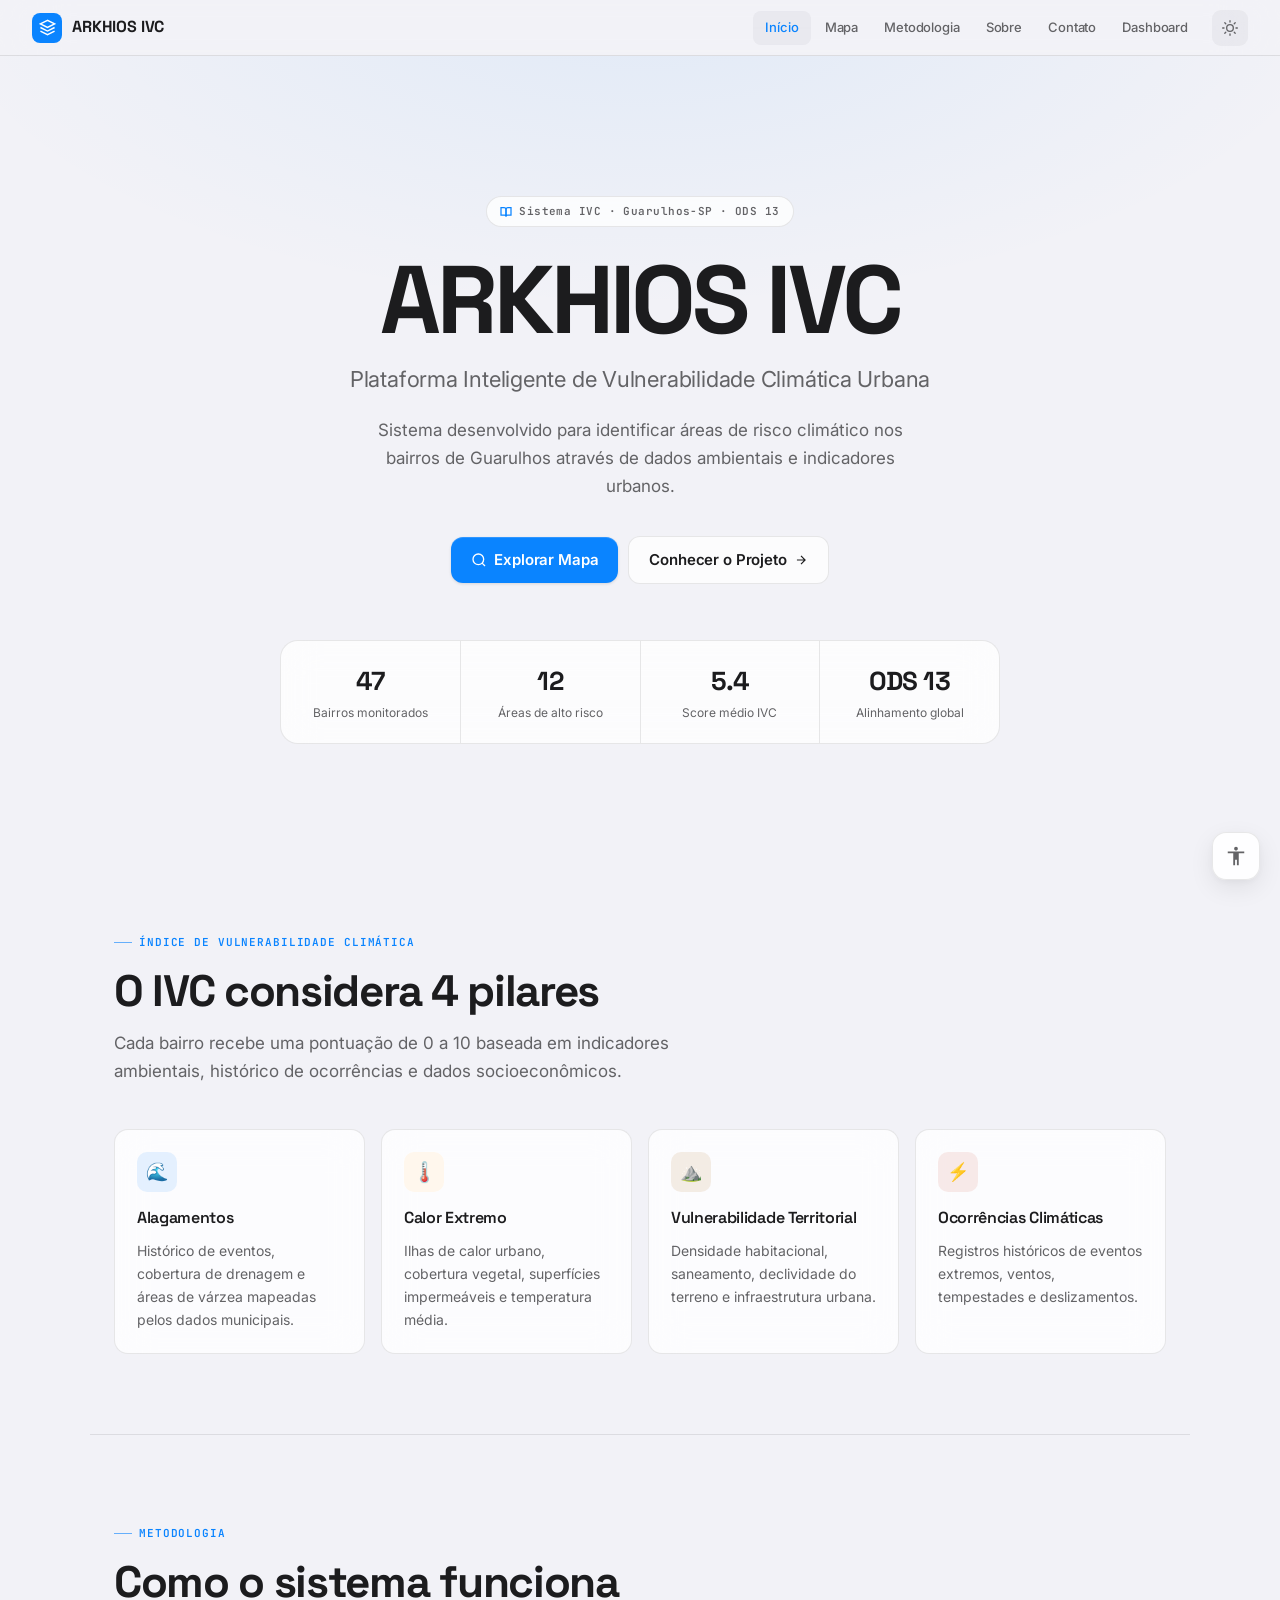
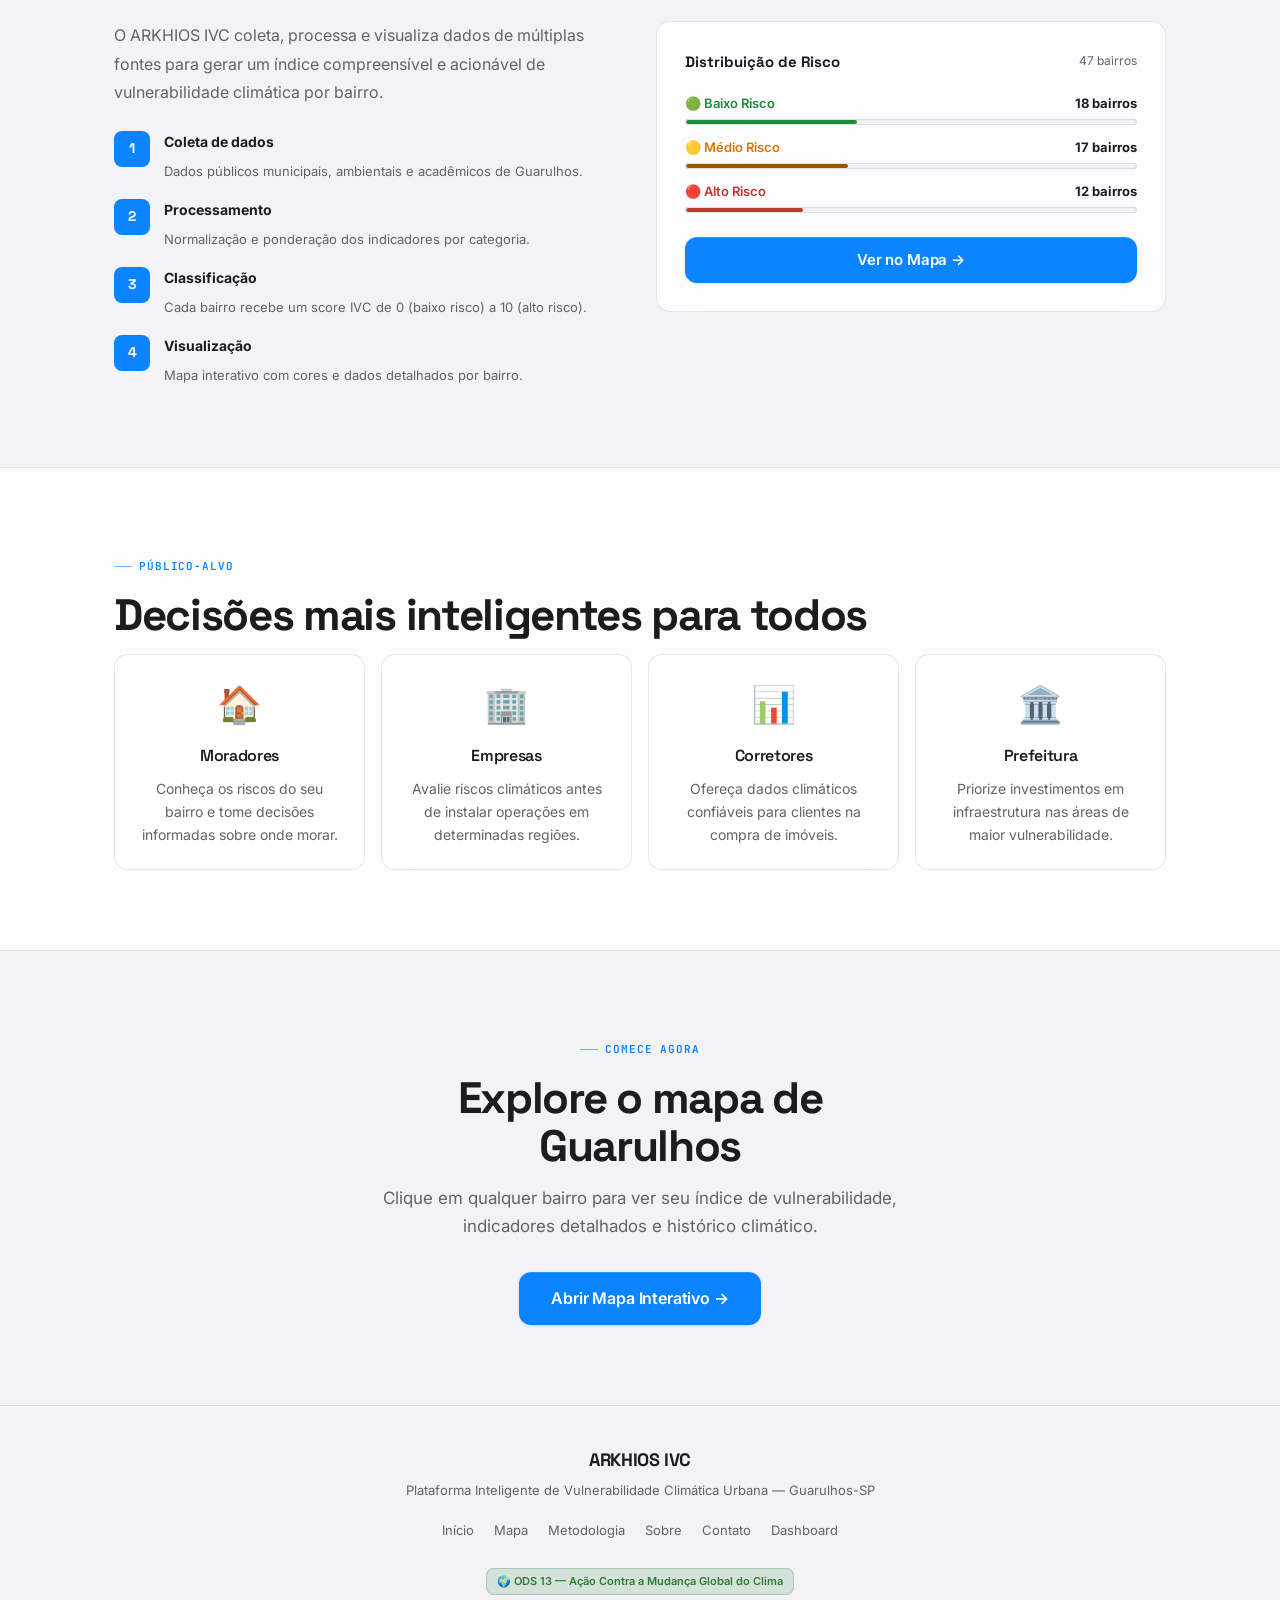
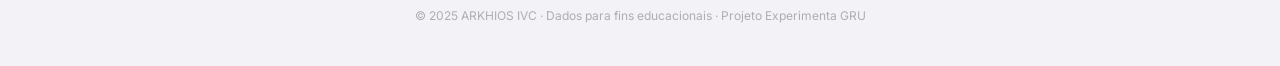
==== index.html @ 3ed8c17e "Rename arkhios-ivc.html to index.html troca de nome do arquivo" ====
﻿<!DOCTYPE html>
<html lang="pt-BR">
<head>
<meta charset="UTF-8">
<meta name="viewport" content="width=device-width, initial-scale=1.0">
<title>ARKHIOS IVC — Plataforma de Vulnerabilidade Climática Urbana</title>
<link rel="stylesheet" href="style.css">
</head>
<body>

<!-- Loading -->
<div id="loading">
  <div class="loading-logo">ARKHIOS IVC</div>
  <div class="loading-bar"><div class="loading-progress"></div></div>
  <p style="font-size:13px;color:var(--text-muted)">Carregando plataforma...</p>
</div>

<!-- NAV -->
<nav id="navbar">
  <div class="nav-logo">
    <div class="nav-logo-icon">
      <svg viewBox="0 0 24 24"><path d="M12 2L2 7l10 5 10-5-10-5zM2 17l10 5 10-5M2 12l10 5 10-5"/></svg>
    </div>
    ARKHIOS IVC
  </div>
  <div class="nav-links">
    <a href="#" class="active" onclick="showPage('home',this)">Início</a>
    <a href="#" onclick="showPage('mapa',this)">Mapa</a>
    <a href="#" onclick="showPage('metodologia',this)">Metodologia</a>
    <a href="#" onclick="showPage('sobre',this)">Sobre</a>
    <a href="#" onclick="showPage('contato',this)">Contato</a>
    <a href="#" onclick="showPage('dashboard',this)">Dashboard</a>
  </div>
  <div class="nav-actions">
    <button class="btn-theme" onclick="toggleTheme()" aria-label="Alternar tema" title="Alternar tema">
      <svg id="theme-icon" width="16" height="16" viewBox="0 0 24 24" fill="none" stroke="currentColor" stroke-width="2" stroke-linecap="round" stroke-linejoin="round">
        <circle cx="12" cy="12" r="5"/><path d="M12 1v2M12 21v2M4.22 4.22l1.42 1.42M18.36 18.36l1.42 1.42M1 12h2M21 12h2M4.22 19.78l1.42-1.42M18.36 5.64l1.42-1.42"/>
      </svg>
    </button>
    <button class="hamburger" id="hamburger" onclick="toggleMenu()" aria-label="Menu">
      <span></span><span></span><span></span>
    </button>
  </div>
</nav>

<div class="mobile-menu" id="mobile-menu">
  <a href="#" class="active" onclick="showPage('home',this);toggleMenu()">Início</a>
  <a href="#" onclick="showPage('mapa',this);toggleMenu()">Mapa</a>
  <a href="#" onclick="showPage('metodologia',this);toggleMenu()">Metodologia</a>
  <a href="#" onclick="showPage('sobre',this);toggleMenu()">Sobre</a>
  <a href="#" onclick="showPage('contato',this);toggleMenu()">Contato</a>
  <a href="#" onclick="showPage('dashboard',this);toggleMenu()">Dashboard</a>
</div>

<!-- ===== HOME PAGE ===== -->
<div class="page active" id="page-home">
  <!-- Hero -->
  <div class="hero">
    <div class="hero-bg">
      <div class="hero-bg-grid"></div>
      <div class="hero-orb hero-orb-1"></div>
      <div class="hero-orb hero-orb-2"></div>
    </div>
    <div style="position:relative;z-index:1">
      <div class="hero-badge animate-in">
        <svg width="12" height="12" viewBox="0 0 24 24" fill="none" stroke="currentColor" stroke-width="2.5"><path d="M2 3h6a4 4 0 0 1 4 4v14a3 3 0 0 0-3-3H2z"/><path d="M22 3h-6a4 4 0 0 0-4 4v14a3 3 0 0 1 3-3h7z"/></svg>
        Sistema IVC · Guarulhos-SP · ODS 13
      </div>
      <h1 class="hero-title animate-in animate-delay-1">ARKHIOS IVC</h1>
      <p class="hero-subtitle animate-in animate-delay-2">Plataforma Inteligente de Vulnerabilidade Climática Urbana</p>
      <p class="hero-desc animate-in animate-delay-3">Sistema desenvolvido para identificar áreas de risco climático nos bairros de Guarulhos através de dados ambientais e indicadores urbanos.</p>
      <div class="hero-actions animate-in animate-delay-4">
        <button class="btn btn-primary" onclick="showPage('mapa', document.querySelector('.nav-links a:nth-child(2)'))">
          <svg width="16" height="16" viewBox="0 0 24 24" fill="none" stroke="currentColor" stroke-width="2"><circle cx="11" cy="11" r="8"/><path d="m21 21-4.35-4.35"/></svg>
          Explorar Mapa
        </button>
        <button class="btn btn-outline" onclick="showPage('sobre', document.querySelector('.nav-links a:nth-child(5)'))">
          Conhecer o Projeto
          <svg width="14" height="14" viewBox="0 0 24 24" fill="none" stroke="currentColor" stroke-width="2"><path d="M5 12h14M12 5l7 7-7 7"/></svg>
        </button>
      </div>
      <div class="hero-stats animate-in animate-delay-4">
        <div class="hero-stat">
          <div class="hero-stat-num" data-count="47">47</div>
          <div class="hero-stat-label">Bairros monitorados</div>
        </div>
        <div class="hero-stat">
          <div class="hero-stat-num" data-count="12">12</div>
          <div class="hero-stat-label">Áreas de alto risco</div>
        </div>
        <div class="hero-stat">
          <div class="hero-stat-num">5.4</div>
          <div class="hero-stat-label">Score médio IVC</div>
        </div>
        <div class="hero-stat">
          <div class="hero-stat-num">ODS 13</div>
          <div class="hero-stat-label">Alinhamento global</div>
        </div>
      </div>
    </div>
  </div>

  <!-- O que é o IVC -->
  <div class="section">
    <div class="section-label">Índice de Vulnerabilidade Climática</div>
    <h2 class="section-title">O IVC considera 4 pilares</h2>
    <p class="section-desc">Cada bairro recebe uma pontuação de 0 a 10 baseada em indicadores ambientais, histórico de ocorrências e dados socioeconômicos.</p>
    <div class="grid-4">
      <div class="card">
        <div class="card-icon card-icon-blue">🌊</div>
        <div class="card-title">Alagamentos</div>
        <div class="card-desc">Histórico de eventos, cobertura de drenagem e áreas de várzea mapeadas pelos dados municipais.</div>
      </div>
      <div class="card">
        <div class="card-icon" style="background:#FFF7ED;color:#C2410C;font-size:20px">🌡️</div>
        <div class="card-title">Calor Extremo</div>
        <div class="card-desc">Ilhas de calor urbano, cobertura vegetal, superfícies impermeáveis e temperatura média.</div>
      </div>
      <div class="card">
        <div class="card-icon card-icon-yellow">⛰️</div>
        <div class="card-title">Vulnerabilidade Territorial</div>
        <div class="card-desc">Densidade habitacional, saneamento, declividade do terreno e infraestrutura urbana.</div>
      </div>
      <div class="card">
        <div class="card-icon card-icon-red">⚡</div>
        <div class="card-title">Ocorrências Climáticas</div>
        <div class="card-desc">Registros históricos de eventos extremos, ventos, tempestades e deslizamentos.</div>
      </div>
    </div>
  </div>

  <div class="section-divider"></div>

  <!-- Como funciona -->
  <div class="section">
    <div class="section-label">Metodologia</div>
    <h2 class="section-title">Como o sistema funciona</h2>
    <div class="grid-2" style="gap:32px;align-items:start">
      <div>
        <p style="font-size:16px;color:var(--text-muted);line-height:1.8;margin-bottom:24px">O ARKHIOS IVC coleta, processa e visualiza dados de múltiplas fontes para gerar um índice compreensível e acionável de vulnerabilidade climática por bairro.</p>
        <div style="display:flex;flex-direction:column;gap:16px">
          <div style="display:flex;gap:14px;align-items:start">
            <div style="width:36px;height:36px;border-radius:8px;background:var(--accent);color:white;display:flex;align-items:center;justify-content:center;font-weight:700;font-family:var(--font-display);flex-shrink:0;font-size:14px">1</div>
            <div><strong style="display:block;font-size:14px;margin-bottom:4px">Coleta de dados</strong><span style="font-size:13px;color:var(--text-muted)">Dados públicos municipais, ambientais e acadêmicos de Guarulhos.</span></div>
          </div>
          <div style="display:flex;gap:14px;align-items:start">
            <div style="width:36px;height:36px;border-radius:8px;background:var(--accent);color:white;display:flex;align-items:center;justify-content:center;font-weight:700;font-family:var(--font-display);flex-shrink:0;font-size:14px">2</div>
            <div><strong style="display:block;font-size:14px;margin-bottom:4px">Processamento</strong><span style="font-size:13px;color:var(--text-muted)">Normalização e ponderação dos indicadores por categoria.</span></div>
          </div>
          <div style="display:flex;gap:14px;align-items:start">
            <div style="width:36px;height:36px;border-radius:8px;background:var(--accent);color:white;display:flex;align-items:center;justify-content:center;font-weight:700;font-family:var(--font-display);flex-shrink:0;font-size:14px">3</div>
            <div><strong style="display:block;font-size:14px;margin-bottom:4px">Classificação</strong><span style="font-size:13px;color:var(--text-muted)">Cada bairro recebe um score IVC de 0 (baixo risco) a 10 (alto risco).</span></div>
          </div>
          <div style="display:flex;gap:14px;align-items:start">
            <div style="width:36px;height:36px;border-radius:8px;background:var(--accent);color:white;display:flex;align-items:center;justify-content:center;font-weight:700;font-family:var(--font-display);flex-shrink:0;font-size:14px">4</div>
            <div><strong style="display:block;font-size:14px;margin-bottom:4px">Visualização</strong><span style="font-size:13px;color:var(--text-muted)">Mapa interativo com cores e dados detalhados por bairro.</span></div>
          </div>
        </div>
      </div>
      <div>
        <div class="card" style="background:var(--surface);padding:28px">
          <div style="display:flex;justify-content:space-between;align-items:center;margin-bottom:20px">
            <span style="font-family:var(--font-display);font-size:15px;font-weight:700">Distribuição de Risco</span>
            <span style="font-size:12px;color:var(--text-muted)">47 bairros</span>
          </div>
          <div style="display:flex;flex-direction:column;gap:12px">
            <div>
              <div style="display:flex;justify-content:space-between;margin-bottom:6px">
                <span style="font-size:13px;font-weight:600;color:var(--success)">🟢 Baixo Risco</span>
                <span style="font-size:13px;font-weight:700;color:var(--text)">18 bairros</span>
              </div>
              <div class="progress-track"><div class="progress-fill progress-low" style="width:38%"></div></div>
            </div>
            <div>
              <div style="display:flex;justify-content:space-between;margin-bottom:6px">
                <span style="font-size:13px;font-weight:600;color:#D97706">🟡 Médio Risco</span>
                <span style="font-size:13px;font-weight:700;color:var(--text)">17 bairros</span>
              </div>
              <div class="progress-track"><div class="progress-fill progress-med" style="width:36%"></div></div>
            </div>
            <div>
              <div style="display:flex;justify-content:space-between;margin-bottom:6px">
                <span style="font-size:13px;font-weight:600;color:var(--danger)">🔴 Alto Risco</span>
                <span style="font-size:13px;font-weight:700;color:var(--text)">12 bairros</span>
              </div>
              <div class="progress-track"><div class="progress-fill progress-high" style="width:26%"></div></div>
            </div>
          </div>
          <button class="btn btn-primary" style="width:100%;margin-top:24px;justify-content:center" onclick="showPage('mapa',null)">
            Ver no Mapa →
          </button>
        </div>
      </div>
    </div>
  </div>

  <!-- Quem usa -->
  <div style="background:var(--surface);border-top:1px solid var(--border);border-bottom:1px solid var(--border)">
    <div class="section">
      <div class="section-label">Público-Alvo</div>
      <h2 class="section-title">Decisões mais inteligentes para todos</h2>
      <div class="grid-4">
        <div class="card" style="text-align:center">
          <div style="font-size:36px;margin-bottom:12px">🏠</div>
          <div class="card-title">Moradores</div>
          <div class="card-desc">Conheça os riscos do seu bairro e tome decisões informadas sobre onde morar.</div>
        </div>
        <div class="card" style="text-align:center">
          <div style="font-size:36px;margin-bottom:12px">🏢</div>
          <div class="card-title">Empresas</div>
          <div class="card-desc">Avalie riscos climáticos antes de instalar operações em determinadas regiões.</div>
        </div>
        <div class="card" style="text-align:center">
          <div style="font-size:36px;margin-bottom:12px">📊</div>
          <div class="card-title">Corretores</div>
          <div class="card-desc">Ofereça dados climáticos confiáveis para clientes na compra de imóveis.</div>
        </div>
        <div class="card" style="text-align:center">
          <div style="font-size:36px;margin-bottom:12px">🏛️</div>
          <div class="card-title">Prefeitura</div>
          <div class="card-desc">Priorize investimentos em infraestrutura nas áreas de maior vulnerabilidade.</div>
        </div>
      </div>
    </div>
  </div>

  <!-- CTA -->
  <div class="section" style="text-align:center;max-width:600px">
    <div class="section-label">Comece agora</div>
    <h2 class="section-title">Explore o mapa de Guarulhos</h2>
    <p class="section-desc" style="margin:0 auto 32px">Clique em qualquer bairro para ver seu índice de vulnerabilidade, indicadores detalhados e histórico climático.</p>
    <button class="btn btn-primary" onclick="showPage('mapa',null)" style="font-size:16px;padding:14px 32px">
      Abrir Mapa Interativo →
    </button>
  </div>

  <footer>
    <div class="footer-logo">ARKHIOS IVC</div>
    <div class="footer-sub">Plataforma Inteligente de Vulnerabilidade Climática Urbana — Guarulhos-SP</div>
    <div class="footer-links">
      <a href="#" onclick="showPage('home',null)">Início</a>
      <a href="#" onclick="showPage('mapa',null)">Mapa</a>
      <a href="#" onclick="showPage('metodologia',null)">Metodologia</a>
      <a href="#" onclick="showPage('sobre',null)">Sobre</a>
      <a href="#" onclick="showPage('contato',null)">Contato</a>
      <a href="#" onclick="showPage('dashboard',null)">Dashboard</a>
    </div>
    <div class="ods-tag">🌍 ODS 13 — Ação Contra a Mudança Global do Clima</div>
    <div class="footer-copy" style="margin-top:12px">© 2025 ARKHIOS IVC · Dados para fins educacionais · Projeto Experimenta GRU</div>
  </footer>
</div>

<!-- ===== MAPA PAGE ===== -->
<div class="page" id="page-mapa">
  <div class="map-layout">
    <!-- Sidebar -->
    <div class="map-sidebar">
      <div class="sidebar-header">
        <div class="sidebar-title">Bairros de Guarulhos</div>
        <div class="search-box">
          <span class="search-icon">
            <svg width="14" height="14" viewBox="0 0 24 24" fill="none" stroke="currentColor" stroke-width="2"><circle cx="11" cy="11" r="8"/><path d="m21 21-4.35-4.35"/></svg>
          </span>
          <input type="text" id="search-bairros" placeholder="Buscar bairro..." oninput="filterBairros()">
        </div>
        <div class="filter-row">
          <button class="filter-btn active" data-filter="all" onclick="setFilter('all',this)">Todos</button>
          <button class="filter-btn f-low" data-filter="low" onclick="setFilter('low',this)">🟢 Baixo</button>
          <button class="filter-btn f-med" data-filter="med" onclick="setFilter('med',this)">🟡 Médio</button>
          <button class="filter-btn f-high" data-filter="high" onclick="setFilter('high',this)">🔴 Alto</button>
        </div>
      </div>
      <div class="bairro-list" id="bairro-list"></div>
    </div>
    <!-- Map -->
<div class="map-container" id="map-container">
  <div class="map-tooltip" id="map-tooltip">
    <div class="tooltip-name" id="tt-name">Bairro</div>
    <div class="tooltip-score" id="tt-score">IVC Score: --</div>
    <div id="tt-badge" class="tooltip-badge">--</div>
  </div>

  <svg class="map-svg" id="guarulhos-map" viewBox="0 0 990 990" xmlns="http://www.w3.org/2000/svg" role="img" aria-label="Mapa dos bairros administrativos de Guarulhos com pontos de risco IVC">
    
    <rect class="map-backdrop" width="990" height="990"/>

    <image
      class="map-reference-image"
      href="mapa_guarulhos.png"
      x="0"
      y="0"
      width="990"
      height="990"
      preserveAspectRatio="xMidYMid meet"
    />

    <g id="map-district-overlay" aria-hidden="true"></g>
    <g id="svg-bairros"></g>

    <text class="map-credit" x="28" y="956">
      Base: bairros administrativos de Guarulhos
    </text>

  </svg>

  <div class="map-legend">
    <div class="legend-title">Classificação IVC</div>

    <div class="legend-item">
      <div class="risk-dot risk-low"></div>
      Baixo risco (0–3.9)
    </div>

    <div class="legend-item">
      <div class="risk-dot risk-med"></div>
      Médio risco (4.0–6.9)
    </div>

    <div class="legend-item">
      <div class="risk-dot risk-high"></div>
      Alto risco (7.0–10)
    </div>
  </div>
</div>
  </div><!-- end map-layout -->
</div><!-- end page-mapa -->

<!-- ===== BAIRRO PAGE ===== -->
<div class="page" id="page-bairro">
  <div class="bairro-hero" id="bairro-hero-content">
    <div style="max-width:1200px;margin:0 auto">
      <button class="back-btn" onclick="showPage('mapa',null)">
        ← Voltar ao Mapa
      </button>
      <div style="display:grid;grid-template-columns:auto 1fr;gap:40px;align-items:start">
        <div>
          <div class="bairro-score-big" id="bairro-score-display">7.8</div>
          <div style="font-size:12px;font-weight:600;color:var(--text-muted);text-transform:uppercase;letter-spacing:0.06em;margin-top:4px">Score IVC</div>
        </div>
        <div>
          <div id="bairro-badge-display" class="badge-pill badge-high" style="margin-bottom:12px">🔴 Alto Risco</div>
          <h1 id="bairro-name-display" style="font-family:var(--font-display);font-size:clamp(24px,5vw,40px);font-weight:700;color:var(--text);margin-bottom:8px">Pimentas</h1>
          <p id="bairro-desc-display" style="font-size:15px;color:var(--text-muted);max-width:600px;line-height:1.7">Bairro localizado na zona leste de Guarulhos com histórico significativo de alagamentos e pressão urbana intensa.</p>
        </div>
      </div>
    </div>
  </div>
  <div class="section">
    <div style="max-width:1200px;margin:0 auto">
      <div class="grid-2" style="gap:32px;align-items:start">
        <div>
          <h2 style="font-family:var(--font-display);font-size:20px;font-weight:700;margin-bottom:24px">Indicadores de Risco</h2>
          <div id="bairro-indicators"></div>
        </div>
        <div>
          <h2 style="font-family:var(--font-display);font-size:20px;font-weight:700;margin-bottom:24px">Histórico Climático</h2>
          <div class="card" style="margin-bottom:16px">
            <div id="bairro-historico" style="display:flex;flex-direction:column;gap:12px"></div>
          </div>
          <div class="card">
            <h3 style="font-family:var(--font-display);font-size:15px;font-weight:600;margin-bottom:12px">Dados Gerais</h3>
            <div id="bairro-dados" style="display:flex;flex-direction:column;gap:10px;font-size:14px;color:var(--text-muted)"></div>
          </div>
        </div>
      </div>
    </div>
  </div>
  <footer>
    <div class="footer-logo">ARKHIOS IVC</div>
    <div class="footer-sub">Dados para fins educacionais · 2025</div>
    <div class="footer-copy" style="margin-top:8px">© 2025 ARKHIOS IVC</div>
  </footer>
</div>

<!-- ===== METODOLOGIA PAGE ===== -->
<div class="page" id="page-metodologia">
  <div class="section">
    <div class="section-label">Como calculamos</div>
    <h1 class="section-title">Metodologia do IVC</h1>
    <p class="section-desc">O Índice de Vulnerabilidade Climática é calculado com base em quatro dimensões principais, ponderadas de acordo com sua relevância para o contexto urbano de Guarulhos.</p>
  </div>
  <div class="section-divider"></div>
  <div class="section">
    <div class="grid-2" style="gap:60px;align-items:start">
      <div>
        <h2 style="font-family:var(--font-display);font-size:22px;font-weight:700;margin-bottom:32px">Fórmula do IVC</h2>
        <div style="background:var(--surface);border:1.5px solid var(--accent);border-radius:var(--radius-lg);padding:24px;margin-bottom:32px">
          <div style="font-family:monospace;font-size:15px;color:var(--text);line-height:2">
            <div style="color:var(--text-muted);font-size:12px;margin-bottom:8px;font-family:var(--font-body)">IVC = soma ponderada dos indicadores</div>
            IVC = (0.30 × <span style="color:var(--accent)">A</span>) + (0.25 × <span style="color:#EA580C">C</span>) +<br>
            &nbsp;&nbsp;&nbsp;&nbsp;&nbsp;&nbsp;(0.25 × <span style="color:var(--warning)">V</span>) + (0.20 × <span style="color:var(--danger)">O</span>)
          </div>
          <div style="margin-top:16px;padding-top:16px;border-top:1px solid var(--border);display:grid;grid-template-columns:1fr 1fr;gap:8px;font-size:13px">
            <div><span style="color:var(--accent);font-weight:700">A</span> = Alagamento (30%)</div>
            <div><span style="color:#EA580C;font-weight:700">C</span> = Calor (25%)</div>
            <div><span style="color:var(--warning);font-weight:700">V</span> = Vuln. Territorial (25%)</div>
            <div><span style="color:var(--danger);font-weight:700">O</span> = Ocorrências (20%)</div>
          </div>
        </div>
        <div class="steps-timeline">
          <div class="step-item">
            <div class="step-num">1</div>
            <div class="step-title">Coleta de Dados</div>
            <div class="step-desc">Dados são coletados de fontes públicas municipais, relatórios da Defesa Civil, IBGE e dados acadêmicos sobre Guarulhos.</div>
          </div>
          <div class="step-item">
            <div class="step-num">2</div>
            <div class="step-title">Normalização</div>
            <div class="step-desc">Cada indicador é normalizado em uma escala de 0 a 10, considerando valores mínimos e máximos da região.</div>
          </div>
          <div class="step-item">
            <div class="step-num">3</div>
            <div class="step-title">Ponderação</div>
            <div class="step-desc">Os pesos são definidos com base na literatura científica e na relevância histórica de cada fator para o município.</div>
          </div>
          <div class="step-item">
            <div class="step-num">4</div>
            <div class="step-title">Classificação</div>
            <div class="step-desc">Score 0–3.9 = Baixo, 4.0–6.9 = Médio, 7.0–10 = Alto risco climático.</div>
          </div>
          <div class="step-item">
            <div class="step-num">5</div>
            <div class="step-title">Atualização</div>
            <div class="step-desc">Os dados são revisados periodicamente com novas ocorrências e atualizações das fontes.</div>
          </div>
        </div>
      </div>
      <div>
        <h2 style="font-family:var(--font-display);font-size:22px;font-weight:700;margin-bottom:24px">Fontes de Dados</h2>
        <div class="source-grid" style="grid-template-columns:1fr">
          <div class="source-item">
            <strong>Prefeitura de Guarulhos</strong>
            Mapas de drenagem, áreas de risco, histórico de atendimentos da Defesa Civil.
          </div>
          <div class="source-item">
            <strong>IBGE — Instituto Brasileiro de Geografia e Estatística</strong>
            Dados demográficos, uso do solo, saneamento básico e densidade populacional.
          </div>
          <div class="source-item">
            <strong>INMET — Instituto Nacional de Meteorologia</strong>
            Séries históricas de temperatura, precipitação e eventos climáticos extremos.
          </div>
          <div class="source-item">
            <strong>Defesa Civil do Estado de SP</strong>
            Registros de deslizamentos, alagamentos e ocorrências por região.
          </div>
          <div class="source-item">
            <strong>Dados Acadêmicos e Simulados</strong>
            Indicadores complementares utilizados para fins educacionais neste projeto.
          </div>
        </div>
        <div style="margin-top:24px;padding:16px;background:var(--warning-soft);border:1px solid rgba(250,204,21,0.3);border-radius:var(--radius-md)">
          <div style="font-size:13px;font-weight:600;color:#B45309;margin-bottom:4px">⚠️ Aviso Importante</div>
          <div style="font-size:13px;color:#92400E;line-height:1.6">Este sistema foi desenvolvido para fins educacionais como parte do Projeto Experimenta GRU. Os dados incluem informações simuladas e não substituem análises técnicas oficiais.</div>
        </div>
        <div class="card" style="margin-top:20px">
          <h3 style="font-family:var(--font-display);font-size:15px;font-weight:600;margin-bottom:16px">Pesos por Categoria</h3>
          <div style="display:flex;flex-direction:column;gap:12px">
            <div>
              <div style="display:flex;justify-content:space-between;margin-bottom:4px"><span style="font-size:13px;font-weight:600">Alagamento</span><span style="font-size:13px;color:var(--accent);font-weight:700">30%</span></div>
              <div class="progress-track"><div class="progress-fill" style="width:30%;background:var(--accent)"></div></div>
            </div>
            <div>
              <div style="display:flex;justify-content:space-between;margin-bottom:4px"><span style="font-size:13px;font-weight:600">Calor Extremo</span><span style="font-size:13px;color:#EA580C;font-weight:700">25%</span></div>
              <div class="progress-track"><div class="progress-fill" style="width:25%;background:#EA580C"></div></div>
            </div>
            <div>
              <div style="display:flex;justify-content:space-between;margin-bottom:4px"><span style="font-size:13px;font-weight:600">Vulnerabilidade Territorial</span><span style="font-size:13px;color:#D97706;font-weight:700">25%</span></div>
              <div class="progress-track"><div class="progress-fill" style="width:25%;background:var(--warning)"></div></div>
            </div>
            <div>
              <div style="display:flex;justify-content:space-between;margin-bottom:4px"><span style="font-size:13px;font-weight:600">Ocorrências Climáticas</span><span style="font-size:13px;color:var(--danger);font-weight:700">20%</span></div>
              <div class="progress-track"><div class="progress-fill" style="width:20%;background:var(--danger)"></div></div>
            </div>
          </div>
        </div>
      </div>
    </div>
  </div>
  <footer>
    <div class="footer-logo">ARKHIOS IVC</div>
    <div class="footer-sub">Metodologia científica aplicada ao contexto urbano</div>
    <div class="footer-copy" style="margin-top:8px">© 2025 ARKHIOS IVC · Dados para fins educacionais</div>
  </footer>
</div>

<!-- ===== SOBRE PAGE ===== -->
<div class="page" id="page-sobre">
  <div class="section">
    <div class="about-hero">
      <div style="font-size:11px;font-weight:700;letter-spacing:0.1em;text-transform:uppercase;opacity:0.7;margin-bottom:12px">Sobre o Projeto</div>
      <h2>O que é o ARKHIOS IVC?</h2>
      <p>Uma plataforma tecnológica de monitoramento climático urbano desenvolvida para identificar, classificar e visualizar áreas de vulnerabilidade nos bairros de Guarulhos-SP.</p>
    </div>
    <div class="grid-2" style="gap:40px;align-items:start;margin-bottom:48px">
      <div>
        <div class="section-label" style="margin-bottom:12px">Nossa Missão</div>
        <h2 style="font-family:var(--font-display);font-size:24px;font-weight:700;margin-bottom:16px;color:var(--text)">Inteligência climática para cidades mais resilientes</h2>
        <p style="font-size:15px;color:var(--text-muted);line-height:1.8;margin-bottom:16px">O ARKHIOS IVC nasce da necessidade de democratizar o acesso a informações climáticas confiáveis e traduzir dados complexos em ferramentas práticas para tomada de decisão.</p>
        <p style="font-size:15px;color:var(--text-muted);line-height:1.8">Com base nos Objetivos de Desenvolvimento Sustentável da ONU, especificamente o ODS 13, a plataforma contribui para a ação climática local com foco em adaptação e redução de riscos.</p>
      </div>
      <div class="ods-card">
        <div class="ods-badge">ODS<br>13</div>
        <div>
          <h3 style="font-family:var(--font-display);font-size:17px;font-weight:700;margin-bottom:8px">ODS 13 — Ação Contra a Mudança Global do Clima</h3>
          <p style="font-size:14px;color:var(--text-muted);line-height:1.6;margin-bottom:12px">Tomar medidas urgentes para combater a mudança climática e seus impactos, fortalecendo a capacidade adaptativa e reduzindo vulnerabilidades.</p>
          <div style="display:flex;flex-direction:column;gap:6px">
            <div style="font-size:13px;color:var(--text-muted);display:flex;gap:8px"><span style="color:var(--success)">✓</span>Identificação de áreas vulneráveis</div>
            <div style="font-size:13px;color:var(--text-muted);display:flex;gap:8px"><span style="color:var(--success)">✓</span>Educação e conscientização climática</div>
            <div style="font-size:13px;color:var(--text-muted);display:flex;gap:8px"><span style="color:var(--success)">✓</span>Suporte à gestão pública local</div>
          </div>
        </div>
      </div>
    </div>
    <div class="section-divider"></div>
    <div style="padding-top:48px">
      <div class="section-label" style="margin-bottom:12px">Benefícios por Público</div>
      <h2 style="font-family:var(--font-display);font-size:24px;font-weight:700;margin-bottom:32px">Quem se beneficia do ARKHIOS IVC?</h2>
      <div class="beneficiarios-grid">
        <div class="beneficiario-card">
          <div class="beneficiario-icon">🏠</div>
          <div class="beneficiario-title">Moradores</div>
          <div class="beneficiario-desc">Acesso a informações sobre riscos climáticos do bairro antes de alugar ou comprar um imóvel. Conhecimento para se preparar para eventos extremos.</div>
        </div>
        <div class="beneficiario-card">
          <div class="beneficiario-icon">🏢</div>
          <div class="beneficiario-title">Corretores Imobiliários</div>
          <div class="beneficiario-desc">Dados climáticos para fundamentar avaliações de imóveis, aumentar a transparência nas transações e orientar compradores com mais precisão.</div>
        </div>
        <div class="beneficiario-card">
          <div class="beneficiario-icon">💼</div>
          <div class="beneficiario-title">Investidores</div>
          <div class="beneficiario-desc">Análise de risco climático para investimentos imobiliários e empresariais, reduzindo exposição a áreas de alta vulnerabilidade.</div>
        </div>
        <div class="beneficiario-card">
          <div class="beneficiario-icon">🏭</div>
          <div class="beneficiario-title">Empresas</div>
          <div class="beneficiario-desc">Planejamento de instalações considerando riscos de alagamento, interrupções logísticas e impactos de eventos climáticos extremos.</div>
        </div>
        <div class="beneficiario-card">
          <div class="beneficiario-icon">🏛️</div>
          <div class="beneficiario-title">Prefeitura</div>
          <div class="beneficiario-desc">Base de dados para priorizar investimentos em obras de drenagem, contenção de encostas e infraestrutura de adaptação climática.</div>
        </div>
        <div class="beneficiario-card">
          <div class="beneficiario-icon">🎓</div>
          <div class="beneficiario-title">Pesquisadores</div>
          <div class="beneficiario-desc">Plataforma de visualização e análise de dados para estudos sobre vulnerabilidade climática urbana e efetividade de políticas públicas.</div>
        </div>
      </div>
    </div>
  </div>
  <footer>
    <div class="footer-logo">ARKHIOS IVC</div>
    <div class="footer-sub">Desenvolvido para TCC dos DIVOS DE DS</div>
    <div class="ods-tag">🌍 ODS 13 — Ação Contra a Mudança Global do Clima</div>
    <div class="footer-copy" style="margin-top:12px">© 2025 ARKHIOS IVC · Todos os direitos reservados</div>
  </footer>
</div>

<!-- ===== CONTATO PAGE ===== -->
<div class="page" id="page-contato">
  <div class="section">
    <div class="section-label">Fale Conosco</div>
    <h1 class="section-title">Entre em Contato</h1>
    <p class="section-desc">Tem dúvidas, sugestões ou quer contribuir com o projeto? Entre em contato com nossa equipe.</p>
    <div class="contact-layout">
      <div>
        <div class="form-group">
          <label class="form-label">Nome completo</label>
          <input type="text" class="form-input" id="contact-name" placeholder="Seu nome">
        </div>
        <div class="form-group">
          <label class="form-label">E-mail</label>
          <input type="email" class="form-input" id="contact-email" placeholder="seu@email.com">
        </div>
        <div class="form-group">
          <label class="form-label">Assunto</label>
          <select class="form-input" id="contact-subject">
            <option value="">Selecione um assunto</option>
            <option>Dúvida sobre metodologia</option>
            <option>Sugestão de melhoria</option>
            <option>Parceria institucional</option>
            <option>Dados incorretos</option>
            <option>Outro</option>
          </select>
        </div>
        <div class="form-group">
          <label class="form-label">Mensagem</label>
          <textarea class="form-input" id="contact-message" placeholder="Escreva sua mensagem aqui..."></textarea>
        </div>
        <button class="btn btn-primary" onclick="submitForm()" style="width:100%;justify-content:center">
          Enviar Mensagem →
        </button>
        <div class="form-feedback" id="form-feedback">
          <span>✅</span> Mensagem enviada com sucesso! Retornaremos em breve.
        </div>
      </div>
      <div class="contact-info">
        <div style="font-family:var(--font-display);font-size:18px;font-weight:700;margin-bottom:16px">Informações de Contato</div>
        <div class="contact-info-item">
          <div class="contact-info-icon">📍</div>
          <div class="contact-info-text">
            <strong>Localização</strong>
            Guarulhos — São Paulo, Brasil
          </div>
        </div>
        <div class="contact-info-item">
          <div class="contact-info-icon">🎓</div>
          <div class="contact-info-text">
            <strong>Projeto</strong>
            Experimenta GRU 2025
          </div>
        </div>
        <div class="contact-info-item">
          <div class="contact-info-icon">🌍</div>
          <div class="contact-info-text">
            <strong>Alinhamento</strong>
            ODS 13 — Ação Climática
          </div>
        </div>
        <div style="margin-top:8px;padding:20px;background:var(--accent-soft);border:1px solid rgba(37,99,235,0.15);border-radius:var(--radius-lg)">
          <div style="font-size:14px;font-weight:600;color:var(--accent);margin-bottom:8px">💡 Sobre o ARKHIOS IVC</div>
          <div style="font-size:13px;color:var(--text-muted);line-height:1.6">Este é um projeto educacional desenvolvido para demonstrar o uso de tecnologia na análise de vulnerabilidade climática urbana. Os dados são parcialmente simulados.</div>
        </div>
      </div>
    </div>
  </div>
  <footer>
    <div class="footer-logo">ARKHIOS IVC</div>
    <div class="footer-sub">Guarulhos-SP · Projeto Experimenta GRU</div>
    <div class="footer-copy" style="margin-top:8px">© 2025 ARKHIOS IVC</div>
  </footer>
</div>

<!-- ===== DASHBOARD PAGE ===== -->
<div class="page" id="page-dashboard">
  <div class="section">
    <div style="display:flex;align-items:start;justify-content:space-between;flex-wrap:wrap;gap:16px;margin-bottom:32px">
      <div>
        <div class="section-label">Painel Administrativo</div>
        <h1 style="font-family:var(--font-display);font-size:clamp(22px,4vw,32px);font-weight:700;color:var(--text)">Dashboard ARKHIOS IVC</h1>
        <p style="font-size:14px;color:var(--text-muted);margin-top:4px">Última atualização: Junho 2025 · Dados simulados para fins educacionais</p>
      </div>
      <div style="display:flex;gap:8px;align-items:center">
        <div style="width:8px;height:8px;border-radius:50%;background:var(--success);animation:pulse 2s infinite"></div>
        <span style="font-size:13px;color:var(--text-muted)">Sistema ativo</span>
      </div>
    </div>
    <div class="stat-grid">
      <div class="stat-card">
        <div class="stat-label">Bairros Monitorados</div>
        <div class="stat-value" id="count-bairros">0</div>
        <div class="stat-change up">↑ 5 este mês</div>
      </div>
      <div class="stat-card">
        <div class="stat-label">Alto Risco</div>
        <div class="stat-value" id="count-alto" style="color:var(--danger)">0</div>
        <div class="stat-change">25.5% do total</div>
      </div>
      <div class="stat-card">
        <div class="stat-label">Score Médio IVC</div>
        <div class="stat-value" id="avg-score">0</div>
        <div class="stat-change down">↓ 0.3 este trimestre</div>
      </div>
      <div class="stat-card">
        <div class="stat-label">Baixo Risco</div>
        <div class="stat-value" id="count-baixo" style="color:var(--success)">0</div>
        <div class="stat-change up">↑ 2 novas áreas</div>
      </div>
    </div>
    <div class="grid-2" style="gap:20px;margin-bottom:20px">
      <div class="chart-container">
        <div class="chart-title">Score IVC por Bairro</div>
        <div class="chart-subtitle">Top 10 bairros com maior vulnerabilidade</div>
        <div class="bar-chart" id="bar-chart"></div>
      </div>
      <div class="chart-container">
        <div class="chart-title">Distribuição de Risco</div>
        <div class="chart-subtitle">Proporção de bairros por classificação</div>
        <div class="donut-section">
          <svg viewBox="0 0 160 160" style="width:160px;height:160px;flex-shrink:0">
            <circle cx="80" cy="80" r="62" fill="none" stroke="var(--danger)" stroke-width="24" stroke-dasharray="98 291" stroke-dashoffset="0"/>
            <circle cx="80" cy="80" r="62" fill="none" stroke="var(--warning)" stroke-width="24" stroke-dasharray="106 291" stroke-dashoffset="-98"/>
            <circle cx="80" cy="80" r="62" fill="none" stroke="var(--success)" stroke-width="24" stroke-dasharray="116 291" stroke-dashoffset="-204"/>
            <text x="80" y="76" text-anchor="middle" font-family="Space Grotesk" font-size="20" font-weight="700" fill="var(--text)">47</text>
            <text x="80" y="94" text-anchor="middle" font-family="DM Sans" font-size="10" fill="var(--text-muted)">bairros</text>
          </svg>
          <div class="donut-legend">
            <div class="donut-item"><div class="donut-dot" style="background:var(--success)"></div><div class="donut-text"><div class="donut-name">Baixo Risco</div><div class="donut-pct">18 bairros · 38%</div></div></div>
            <div class="donut-item"><div class="donut-dot" style="background:var(--warning)"></div><div class="donut-text"><div class="donut-name">Médio Risco</div><div class="donut-pct">17 bairros · 36%</div></div></div>
            <div class="donut-item"><div class="donut-dot" style="background:var(--danger)"></div><div class="donut-text"><div class="donut-name">Alto Risco</div><div class="donut-pct">12 bairros · 26%</div></div></div>
          </div>
        </div>
      </div>
    </div>
    <div class="chart-container">
      <div class="chart-title">Indicadores Médios por Categoria</div>
      <div class="chart-subtitle">Média de todos os bairros monitorados</div>
      <div style="display:flex;flex-direction:column;gap:16px;margin-top:8px">
        <div class="indicator-bar">
          <div class="indicator-label"><span class="indicator-name">🌊 Alagamento</span><span class="indicator-val" style="color:var(--danger)">7.2</span></div>
          <div class="progress-track"><div class="progress-fill progress-high" style="width:72%"></div></div>
          <div class="indicator-desc">Principal fator de risco em Guarulhos — rede de drenagem com capacidade insuficiente</div>
        </div>
        <div class="indicator-bar">
          <div class="indicator-label"><span class="indicator-name">🌡️ Calor Extremo</span><span class="indicator-val" style="color:#D97706">5.9</span></div>
          <div class="progress-track"><div class="progress-fill progress-med" style="width:59%"></div></div>
          <div class="indicator-desc">Ilhas de calor identificadas nas regiões centrais e industriais</div>
        </div>
        <div class="indicator-bar">
          <div class="indicator-label"><span class="indicator-name">⛰️ Vulnerabilidade Territorial</span><span class="indicator-val" style="color:#D97706">5.1</span></div>
          <div class="progress-track"><div class="progress-fill progress-med" style="width:51%"></div></div>
          <div class="indicator-desc">Ocupação em áreas de encosta e margens de córregos</div>
        </div>
        <div class="indicator-bar">
          <div class="indicator-label"><span class="indicator-name">⚡ Ocorrências Climáticas</span><span class="indicator-val" style="color:var(--success)">4.3</span></div>
          <div class="progress-track"><div class="progress-fill progress-low" style="width:43%"></div></div>
          <div class="indicator-desc">Registros de ocorrências climáticas com tendência de redução</div>
        </div>
      </div>
    </div>
  </div>
  <footer>
    <div class="footer-logo">ARKHIOS IVC</div>
    <div class="footer-sub">Painel administrativo · Dados simulados</div>
    <div class="footer-copy" style="margin-top:8px">© 2025 ARKHIOS IVC</div>
  </footer>
</div>
<div class="accessibility-widget" id="a11y-widget">
  <button class="a11y-toggle" onclick="toggleA11yMenu()" aria-label="Menu de Acessibilidade">
    <svg viewBox="0 0 24 24"><path d="M12 2c1.1 0 2 .9 2 2s-.9 2-2 2-2-.9-2-2 .9-2 2-2zm9 7h-6v13h-2v-6h-2v6H9V9H3V7h18v2z"/></svg>
  </button>
  <div class="a11y-menu" id="a11y-menu">
    <button class="a11y-btn" onclick="toggleFontSize()">
      <svg viewBox="0 0 24 24"><path d="M9 4v3h5v12h3V7h5V4H9zm-6 8v3h3v6h3v-6h3v-3H3z"/></svg>
      Aumentar Letra
    </button>
    <button class="a11y-btn" onclick="toggleSpeech()" id="btn-speech">
      <svg viewBox="0 0 24 24"><path d="M3 9v6h4l5 5V4L7 9H3zm13.5 3c0-1.77-1.02-3.29-2.5-4.03v8.05c1.48-.73 2.5-2.25 2.5-4.02zM14 3.23v2.06c2.89.86 5 3.54 5 6.71s-2.11 5.85-5 6.71v2.06c4.01-.91 7-4.49 7-8.77s-2.99-7.86-7-8.77z"/></svg>
      Ler em Voz Alta
    </button>
  </div>
</div>
<script src="script.js" defer></script>
</body>
</html>
---- style.css ----
/* ============================================================
   ARKHIOS IVC — Design System v2
   Aesthetic: Precision scientific instrument × Apple refinement
   ============================================================ */

/* ── Google Fonts import ─────────────────────────────────── */
@import url('https://fonts.googleapis.com/css2?family=Space+Grotesk:wght@400;500;600;700&family=Inter:wght@300;400;500;600;700&family=JetBrains+Mono:wght@400;600&display=swap');

/* ── Token System ────────────────────────────────────────── */
:root {
  color-scheme: light;

  /* Core palette */
  --blue:       #0A84FF;
  --blue-dim:   #0071D9;
  --amber:      #FF9F0A;
  --green:      #30D158;
  --red:        #FF453A;
  --purple:     #BF5AF2;

  /* Semantic */
  --accent:        var(--blue);
  --accent-hover:  var(--blue-dim);
  --accent-soft:   rgba(10, 132, 255, 0.10);
  --success:       #1E8A3C;
  --success-soft:  rgba(30, 138, 60, 0.10);
  --warning:       #9A5700;
  --warning-soft:  rgba(154, 87, 0, 0.10);
  --danger:        #C0392B;
  --danger-soft:   rgba(192, 57, 43, 0.10);

  /* Surfaces */
  --background:    #F2F2F7;
  --surface:       rgba(255,255,255,0.78);
  --surface-solid: #FFFFFF;
  --surface-2:     rgba(120,120,128,0.08);
  --surface-raised: rgba(255,255,255,0.92);

  /* Borders */
  --border:        rgba(0,0,0,0.09);
  --border-strong: rgba(0,0,0,0.18);
  --border-glow:   rgba(10,132,255,0.45);

  /* Text */
  --text:          #1C1C1E;
  --text-muted:    #636366;
  --text-subtle:   #AEAEB2;

  /* Shadows */
  --shadow-sm:  0 1px 3px rgba(0,0,0,0.06), 0 1px 2px rgba(0,0,0,0.04);
  --shadow-md:  0 8px 24px rgba(0,0,0,0.08), 0 2px 8px rgba(0,0,0,0.04);
  --shadow-lg:  0 24px 60px rgba(0,0,0,0.12), 0 8px 24px rgba(0,0,0,0.06);
  --shadow-glow: 0 0 0 1px var(--border-glow), 0 8px 32px rgba(10,132,255,0.15);

  /* Radii */
  --radius-sm:  10px;
  --radius-md:  14px;
  --radius-lg:  18px;
  --radius-xl:  24px;

  /* Nav */
  --nav-height: 56px;

  /* Fonts */
  --font-display: 'Space Grotesk', -apple-system, BlinkMacSystemFont, sans-serif;
  --font-body:    'Inter', -apple-system, BlinkMacSystemFont, sans-serif;
  --font-mono:    'JetBrains Mono', 'SF Mono', monospace;
}

[data-theme="dark"] {
  color-scheme: dark;

  --accent:        #0A84FF;
  --accent-hover:  #409CFF;
  --accent-soft:   rgba(10,132,255,0.16);
  --success:       #30D158;
  --success-soft:  rgba(48,209,88,0.14);
  --warning:       #FF9F0A;
  --warning-soft:  rgba(255,159,10,0.14);
  --danger:        #FF453A;
  --danger-soft:   rgba(255,69,58,0.14);

  --background:    #000000;
  --surface:       rgba(28,28,30,0.82);
  --surface-solid: #1C1C1E;
  --surface-2:     rgba(255,255,255,0.06);
  --surface-raised: rgba(44,44,46,0.94);

  --border:        rgba(255,255,255,0.10);
  --border-strong: rgba(255,255,255,0.20);
  --border-glow:   rgba(10,132,255,0.50);

  --text:          #F5F5F7;
  --text-muted:    #8E8E93;
  --text-subtle:   #636366;

  --shadow-sm:  0 1px 3px rgba(0,0,0,0.3);
  --shadow-md:  0 8px 24px rgba(0,0,0,0.4);
  --shadow-lg:  0 24px 60px rgba(0,0,0,0.6);
  --shadow-glow: 0 0 0 1px rgba(10,132,255,0.4), 0 8px 32px rgba(10,132,255,0.2);
}

/* ── Reset & Base ────────────────────────────────────────── */
*, *::before, *::after {
  box-sizing: border-box;
  margin: 0;
  padding: 0;
}

html {
  scroll-behavior: smooth;
  font-size: 16px;
}

body {
  min-height: 100vh;
  overflow-x: hidden;
  background: var(--background);
  color: var(--text);
  font-family: var(--font-body);
  font-size: 17px;
  line-height: 1.55;
  -webkit-font-smoothing: antialiased;
  text-rendering: optimizeLegibility;
  transition: background 0.3s ease, color 0.3s ease;
}

h1, h2, h3, h4, h5, h6 {
  font-family: var(--font-display);
  line-height: 1.1;
  letter-spacing: -0.02em;
}

a { color: inherit; text-decoration: none; }
button, input, textarea, select { font: inherit; }
button { border: 0; background: none; cursor: pointer; }
img, svg { max-width: 100%; }

a:focus-visible,
button:focus-visible,
input:focus-visible,
textarea:focus-visible,
select:focus-visible,
.bairro-item:focus-visible,
.bairro-svg-group:focus-visible {
  outline: 2px solid var(--accent);
  outline-offset: 2px;
  border-radius: var(--radius-sm);
}

/* ── Navigation ──────────────────────────────────────────── */
nav {
  position: fixed;
  inset: 0 0 auto;
  z-index: 1000;
  height: var(--nav-height);
  display: flex;
  align-items: center;
  gap: 0;
  padding: 0 clamp(16px, 3vw, 32px);
  border-bottom: 1px solid var(--border);
  background: color-mix(in srgb, var(--background) 85%, transparent);
  backdrop-filter: blur(32px) saturate(180%);
  -webkit-backdrop-filter: blur(32px) saturate(180%);
}

.nav-logo {
  display: flex;
  align-items: center;
  gap: 10px;
  flex-shrink: 0;
  color: var(--text);
  font-family: var(--font-display);
  font-size: 16px;
  font-weight: 700;
  letter-spacing: -0.01em;
  margin-right: auto;
}

.nav-logo-icon {
  width: 30px;
  height: 30px;
  display: grid;
  place-items: center;
  flex-shrink: 0;
  border-radius: 8px;
  background: var(--accent);
  color: #fff;
}

.nav-logo-icon svg {
  width: 17px;
  height: 17px;
  fill: none;
  stroke: currentColor;
  stroke-width: 2;
}

.nav-links {
  display: flex;
  align-items: center;
  gap: 2px;
}

.nav-links a,
.mobile-menu a {
  min-height: 34px;
  display: inline-flex;
  align-items: center;
  border-radius: 8px;
  padding: 0 12px;
  color: var(--text-muted);
  font-size: 13px;
  font-weight: 500;
  letter-spacing: -0.01em;
  transition: background 0.15s ease, color 0.15s ease;
}

.nav-links a:hover,
.nav-links a.active,
.mobile-menu a:hover,
.mobile-menu a.active {
  background: var(--surface-2);
  color: var(--text);
}

.nav-links a.active {
  color: var(--accent);
}

.nav-actions {
  display: flex;
  align-items: center;
  gap: 6px;
  margin-left: 12px;
}

.btn-theme,
.hamburger {
  width: 36px;
  height: 36px;
  display: grid;
  place-items: center;
  flex-shrink: 0;
  border-radius: 9px;
  background: var(--surface-2);
  color: var(--text-muted);
  transition: color 0.15s ease, background 0.15s ease;
}

.btn-theme:hover,
.hamburger:hover {
  background: var(--surface);
  color: var(--text);
}

.hamburger {
  display: none;
  gap: 4px;
  padding: 9px;
}

.hamburger span {
  width: 16px;
  height: 1.5px;
  display: block;
  border-radius: 2px;
  background: currentColor;
  transition: transform 0.22s ease, opacity 0.22s ease;
}

.hamburger.open span:nth-child(1) { transform: translateY(5.5px) rotate(45deg); }
.hamburger.open span:nth-child(2) { opacity: 0; }
.hamburger.open span:nth-child(3) { transform: translateY(-5.5px) rotate(-45deg); }

.mobile-menu {
  position: fixed;
  top: var(--nav-height);
  left: 0;
  right: 0;
  z-index: 999;
  display: none;
  flex-direction: column;
  gap: 2px;
  padding: 10px 12px 14px;
  border-bottom: 1px solid var(--border);
  background: color-mix(in srgb, var(--background) 92%, transparent);
  backdrop-filter: blur(32px) saturate(180%);
  -webkit-backdrop-filter: blur(32px) saturate(180%);
}

.mobile-menu.open { display: flex; }

/* ── Pages ───────────────────────────────────────────────── */
.page {
  display: none;
  min-height: 100vh;
  padding-top: var(--nav-height);
}

.page.active { display: block; }

/* ── Hero ────────────────────────────────────────────────── */
.hero {
  position: relative;
  overflow: hidden;
  padding: clamp(80px, 12vw, 140px) 24px clamp(64px, 9vw, 100px);
  text-align: center;
}

/* Subtle noise texture */
.hero::before {
  content: '';
  position: absolute;
  inset: 0;
  background-image: radial-gradient(ellipse 80% 60% at 50% -10%, rgba(10,132,255,0.08) 0%, transparent 70%);
  pointer-events: none;
}

[data-theme="dark"] .hero::before {
  background-image: radial-gradient(ellipse 80% 60% at 50% -10%, rgba(10,132,255,0.14) 0%, transparent 70%);
}

.hero-bg { display: none; }

.hero-badge {
  display: inline-flex;
  align-items: center;
  gap: 7px;
  margin-bottom: 28px;
  padding: 6px 13px;
  border-radius: 999px;
  border: 1px solid var(--border);
  background: var(--surface);
  color: var(--text-muted);
  font-family: var(--font-mono);
  font-size: 11px;
  font-weight: 600;
  letter-spacing: 0.04em;
  backdrop-filter: blur(12px);
}

.hero-badge svg {
  color: var(--accent);
}

.hero-title {
  max-width: 900px;
  margin: 0 auto 16px;
  color: var(--text);
  font-size: clamp(48px, 10vw, 96px);
  font-weight: 700;
  letter-spacing: -0.04em;
  line-height: 0.95;
}

.hero-subtitle {
  margin-bottom: 20px;
  color: var(--text-muted);
  font-size: clamp(17px, 2.5vw, 22px);
  font-weight: 400;
  letter-spacing: -0.01em;
}

.hero-desc, .section-desc {
  max-width: 580px;
  color: var(--text-muted);
  font-size: clamp(15px, 1.8vw, 17px);
  line-height: 1.65;
  font-weight: 400;
}

.hero-desc {
  margin: 0 auto 36px;
}

.hero-actions {
  display: flex;
  align-items: center;
  justify-content: center;
  flex-wrap: wrap;
  gap: 10px;
}

.btn {
  min-height: 44px;
  display: inline-flex;
  align-items: center;
  justify-content: center;
  gap: 7px;
  border-radius: 12px;
  padding: 11px 20px;
  font-size: 15px;
  font-weight: 600;
  letter-spacing: -0.01em;
  transition: transform 0.18s ease, box-shadow 0.18s ease, background 0.18s ease, opacity 0.18s ease;
}

.btn-primary {
  background: var(--accent);
  color: #fff;
  box-shadow: 0 1px 3px rgba(0,0,0,0.12), inset 0 1px 0 rgba(255,255,255,0.15);
}

.btn-primary:hover {
  background: var(--accent-hover);
  transform: translateY(-1px);
  box-shadow: 0 4px 16px rgba(10,132,255,0.35);
}

.btn-outline, .back-btn {
  border: 1px solid var(--border);
  background: var(--surface);
  color: var(--text);
  backdrop-filter: blur(12px);
}

.btn-outline:hover, .back-btn:hover {
  border-color: var(--border-strong);
  transform: translateY(-1px);
  box-shadow: var(--shadow-sm);
}

/* ── Hero Stats ──────────────────────────────────────────── */
.hero-stats {
  display: flex;
  align-items: center;
  justify-content: center;
  flex-wrap: wrap;
  gap: 0;
  max-width: 720px;
  margin: 56px auto 0;
  border: 1px solid var(--border);
  border-radius: var(--radius-lg);
  background: var(--surface);
  backdrop-filter: blur(18px);
  overflow: hidden;
}

.hero-stat {
  flex: 1;
  min-width: 130px;
  padding: 20px 16px;
  text-align: center;
  border-right: 1px solid var(--border);
}

.hero-stat:last-child { border-right: none; }

.hero-stat-num {
  color: var(--text);
  font-family: var(--font-display);
  font-size: 26px;
  font-weight: 700;
  letter-spacing: -0.03em;
}

.hero-stat-label {
  margin-top: 3px;
  color: var(--text-muted);
  font-size: 12px;
  font-weight: 400;
}

/* ── Sections ────────────────────────────────────────────── */
.section, .section-sm {
  max-width: 1100px;
  margin: 0 auto;
  padding: 80px 24px;
}

.section-sm { padding-block: 52px; }

.section-label {
  display: inline-flex;
  align-items: center;
  gap: 7px;
  margin-bottom: 16px;
  color: var(--accent);
  font-family: var(--font-mono);
  font-size: 11px;
  font-weight: 600;
  letter-spacing: 0.08em;
  text-transform: uppercase;
}

.section-label::before {
  content: '';
  display: block;
  width: 18px;
  height: 1px;
  background: var(--accent);
  opacity: 0.6;
}

.section-title {
  margin-bottom: 14px;
  color: var(--text);
  font-size: clamp(26px, 4vw, 44px);
  font-weight: 700;
  letter-spacing: -0.03em;
}

.section-desc { margin-bottom: 44px; }

/* ── Grid ────────────────────────────────────────────────── */
.grid-2, .grid-3, .grid-4 {
  display: grid;
  gap: 16px;
}

.grid-2 { grid-template-columns: repeat(auto-fit, minmax(280px, 1fr)); }
.grid-3 { grid-template-columns: repeat(auto-fit, minmax(240px, 1fr)); }
.grid-4 { grid-template-columns: repeat(auto-fit, minmax(200px, 1fr)); }

/* ── Cards — Sensor Border Signature ────────────────────── */
/* The signature element: cards that glow their risk color on hover */

.card,
.stat-card,
.chart-container,
.source-item,
.ods-card,
.beneficiario-card,
.contact-info-item {
  position: relative;
  border: 1px solid var(--border);
  border-radius: var(--radius-md);
  background: var(--surface);
  backdrop-filter: blur(18px) saturate(160%);
  -webkit-backdrop-filter: blur(18px) saturate(160%);
  transition: transform 0.22s ease, box-shadow 0.22s ease, border-color 0.22s ease;
}

.card,
.stat-card,
.chart-container,
.beneficiario-card,
.source-item {
  overflow: hidden;
}

/* Sensor glow line at top */
.card::before,
.stat-card::before,
.beneficiario-card::before {
  content: '';
  position: absolute;
  top: 0;
  left: 16px;
  right: 16px;
  height: 1px;
  background: linear-gradient(90deg, transparent, var(--accent), transparent);
  opacity: 0;
  transition: opacity 0.3s ease;
}

.card:hover::before,
.stat-card:hover::before,
.beneficiario-card:hover::before {
  opacity: 1;
}

.card:hover,
.stat-card:hover,
.beneficiario-card:hover,
.source-item:hover {
  border-color: var(--border-strong);
  box-shadow: var(--shadow-md);
  transform: translateY(-2px);
}

.card { padding: 22px; }

.card-icon, .contact-info-icon {
  width: 40px;
  height: 40px;
  display: grid;
  place-items: center;
  margin-bottom: 14px;
  border-radius: 10px;
  font-size: 18px;
}

.card-icon-blue, .contact-info-icon {
  background: var(--accent-soft);
  color: var(--accent);
}

.card-icon-green { background: var(--success-soft); color: var(--success); }
.card-icon-yellow { background: var(--warning-soft); color: var(--warning); }
.card-icon-red { background: var(--danger-soft); color: var(--danger); }

.card-title,
.chart-title,
.beneficiario-title,
.step-title,
.sidebar-title {
  color: var(--text);
  font-family: var(--font-display);
  font-weight: 600;
  letter-spacing: -0.02em;
}

.card-title { margin-bottom: 8px; font-size: 16px; }

.card-desc,
.beneficiario-desc,
.step-desc,
.source-item,
.contact-info-text {
  color: var(--text-muted);
}

.card-desc { font-size: 14px; line-height: 1.65; }

/* ── Map Layout ──────────────────────────────────────────── */
.map-layout {
  display: grid;
  grid-template-columns: 320px 1fr;
  min-height: calc(100vh - var(--nav-height));
}

.map-sidebar {
  display: flex;
  flex-direction: column;
  overflow: hidden;
  border-right: 1px solid var(--border);
  background: var(--surface);
  backdrop-filter: blur(24px) saturate(160%);
  -webkit-backdrop-filter: blur(24px) saturate(160%);
}

.sidebar-header {
  flex-shrink: 0;
  padding: 18px 16px;
  border-bottom: 1px solid var(--border);
}

.sidebar-title {
  margin-bottom: 14px;
  font-size: 16px;
  letter-spacing: -0.02em;
}

.search-box { position: relative; }

.search-box input, .form-input {
  width: 100%;
  min-height: 40px;
  border: 1px solid var(--border);
  border-radius: 10px;
  background: var(--surface-2);
  color: var(--text);
  font-size: 14px;
  transition: border-color 0.18s ease, box-shadow 0.18s ease, background 0.18s ease;
}

.search-box input { padding: 9px 12px 9px 38px; }
.form-input { padding: 10px 13px; }

.search-box input:focus, .form-input:focus {
  border-color: var(--accent);
  outline: none;
  background: var(--surface-solid);
  box-shadow: 0 0 0 3px var(--accent-soft);
}

.search-box input::placeholder, .form-input::placeholder {
  color: var(--text-subtle);
}

.search-icon {
  position: absolute;
  left: 12px;
  top: 50%;
  color: var(--text-subtle);
  transform: translateY(-50%);
  pointer-events: none;
}

.filter-row {
  display: flex;
  flex-wrap: wrap;
  gap: 6px;
  margin-top: 10px;
}

.filter-btn {
  min-height: 30px;
  display: inline-flex;
  align-items: center;
  border: 1px solid var(--border);
  border-radius: 8px;
  padding: 0 10px;
  background: transparent;
  color: var(--text-muted);
  font-size: 12px;
  font-weight: 500;
  transition: background 0.15s ease, border-color 0.15s ease, color 0.15s ease;
}

.filter-btn:hover, .filter-btn.active {
  border-color: var(--accent);
  background: var(--accent-soft);
  color: var(--accent);
}

.filter-btn.f-low.active { border-color: var(--success); background: var(--success-soft); color: var(--success); }
.filter-btn.f-med.active { border-color: var(--warning); background: var(--warning-soft); color: var(--warning); }
.filter-btn.f-high.active { border-color: var(--danger); background: var(--danger-soft); color: var(--danger); }

.bairro-list {
  flex: 1;
  overflow-y: auto;
  padding: 6px 8px;
}

.bairro-list::-webkit-scrollbar { width: 5px; }
.bairro-list::-webkit-scrollbar-track { background: transparent; }
.bairro-list::-webkit-scrollbar-thumb { border-radius: 999px; background: var(--border-strong); }

.bairro-item {
  display: flex;
  align-items: center;
  gap: 10px;
  min-height: 52px;
  padding: 10px 12px;
  border: 1px solid transparent;
  border-radius: 10px;
  cursor: pointer;
  transition: background 0.15s ease, border-color 0.15s ease, transform 0.15s ease;
  width: 100%;
  text-align: left;
}

.bairro-item:hover, .bairro-item.highlighted {
  border-color: var(--border);
  background: var(--surface-2);
}

.bairro-item.highlighted { transform: translateX(3px); }

.risk-dot {
  width: 8px;
  height: 8px;
  flex-shrink: 0;
  border-radius: 999px;
}

.risk-low  { background: var(--success); box-shadow: 0 0 6px var(--success); }
.risk-med  { background: var(--warning); box-shadow: 0 0 6px var(--warning); }
.risk-high { background: var(--danger);  box-shadow: 0 0 6px var(--danger);  }

.bairro-info { flex: 1; min-width: 0; }

.bairro-name {
  overflow: hidden;
  color: var(--text);
  font-size: 14px;
  font-weight: 600;
  text-overflow: ellipsis;
  white-space: nowrap;
  letter-spacing: -0.01em;
}

.bairro-status {
  margin-top: 2px;
  color: var(--text-muted);
  font-size: 12px;
  font-weight: 400;
}

.bairro-score {
  color: var(--text);
  font-family: var(--font-mono);
  font-size: 15px;
  font-weight: 600;
}

/* ── Map Container ───────────────────────────────────────── */
.map-container {
  position: relative;
  display: grid;
  place-items: center;
  min-height: 620px;
  overflow: hidden;
  background: var(--surface-2);
}

.map-svg {
  width: min(90%, 820px);
  height: min(90%, 820px);
  max-height: calc(100vh - var(--nav-height) - 40px);
  filter: drop-shadow(0 16px 40px rgba(0,0,0,0.14));
}

.map-backdrop {
  fill: color-mix(in srgb, var(--surface-solid) 80%, var(--background));
}

.map-reference-image {
  opacity: 0.88;
  transition: opacity 0.2s ease;
}

[data-theme="dark"] .map-reference-image {
  opacity: 0.72;
  filter: saturate(0.9) brightness(0.82);
}

.map-zone { pointer-events: none; opacity: 0.10; }
.map-zone-main  { fill: #1D4ED8; }
.map-zone-dutra { fill: #EF4444; }

/* ── SVG Markers ─────────────────────────────────────────── */
.bairro-svg-group { cursor: pointer; outline: none; }
.bairro-hit-area { fill: transparent; stroke: transparent; stroke-width: 1; }

.bairro-marker-halo {
  fill: currentColor;
  opacity: 0.12;
  transition: opacity 0.2s ease;
}

.bairro-marker {
  fill: currentColor;
  stroke: var(--surface-solid);
  stroke-width: 4;
  transition: stroke-width 0.2s ease, opacity 0.2s ease;
}

.bairro-marker-core {
  fill: var(--surface-solid);
  pointer-events: none;
}

.bairro-marker-score {
  fill: var(--text);
  font-family: var(--font-mono);
  font-size: 17px;
  font-weight: 600;
  text-anchor: middle;
  dominant-baseline: central;
  pointer-events: none;
}

.bairro-marker-label {
  fill: var(--text);
  paint-order: stroke;
  stroke: var(--surface-solid);
  stroke-width: 5;
  stroke-linejoin: round;
  font-family: var(--font-body);
  font-size: 17px;
  font-weight: 600;
  text-anchor: middle;
  pointer-events: none;
}

.bairro-svg-group.is-dimmed { opacity: 0.2; }

.bairro-svg-group.is-highlighted .bairro-marker-halo,
.bairro-svg-group:hover .bairro-marker-halo { opacity: 0.25; }

.bairro-svg-group.is-highlighted .bairro-marker,
.bairro-svg-group:hover .bairro-marker { stroke-width: 7; }

.bairro-svg-group.is-selected .bairro-marker { stroke: var(--text); stroke-width: 6; }

.map-credit {
  fill: var(--text-subtle);
  font-family: var(--font-body);
  font-size: 14px;
}

/* ── Tooltip ─────────────────────────────────────────────── */
.map-tooltip {
  position: absolute;
  z-index: 10;
  min-width: 180px;
  padding: 12px 14px;
  border: 1px solid var(--border);
  border-radius: var(--radius-md);
  background: var(--surface-raised);
  backdrop-filter: blur(24px) saturate(180%);
  -webkit-backdrop-filter: blur(24px) saturate(180%);
  box-shadow: var(--shadow-md);
  opacity: 0;
  pointer-events: none;
  transform: translateY(6px);
  transition: opacity 0.16s ease, transform 0.16s ease;
}

.map-tooltip.show { opacity: 1; transform: translateY(0); }

.tooltip-name {
  margin-bottom: 3px;
  color: var(--text);
  font-family: var(--font-display);
  font-size: 14px;
  font-weight: 600;
  letter-spacing: -0.02em;
}

.tooltip-score {
  color: var(--text-muted);
  font-family: var(--font-mono);
  font-size: 12px;
}

.tooltip-badge {
  display: inline-flex;
  align-items: center;
  margin-top: 7px;
  border-radius: 6px;
  padding: 3px 8px;
  font-size: 11px;
  font-weight: 600;
  font-family: var(--font-mono);
  letter-spacing: 0.02em;
}

.tooltip-low { background: var(--success-soft); color: var(--success); }
.tooltip-med { background: var(--warning-soft); color: var(--warning); }
.tooltip-high { background: var(--danger-soft);  color: var(--danger); }

/* ── Map Legend ──────────────────────────────────────────── */
.map-legend {
  position: absolute;
  right: 16px;
  bottom: 16px;
  padding: 12px 14px;
  border: 1px solid var(--border);
  border-radius: var(--radius-md);
  background: var(--surface-raised);
  backdrop-filter: blur(18px);
  -webkit-backdrop-filter: blur(18px);
  box-shadow: var(--shadow-sm);
}

.legend-title {
  margin-bottom: 8px;
  color: var(--text-muted);
  font-family: var(--font-mono);
  font-size: 10px;
  font-weight: 600;
  letter-spacing: 0.08em;
  text-transform: uppercase;
}

.legend-item {
  display: flex;
  align-items: center;
  gap: 8px;
  margin-bottom: 5px;
  color: var(--text-muted);
  font-size: 12px;
}

.legend-item:last-child { margin-bottom: 0; }

/* ── Bairro Detail Page ──────────────────────────────────── */
.bairro-hero {
  border-bottom: 1px solid var(--border);
  padding: 40px 24px 32px;
  background: var(--surface);
  backdrop-filter: blur(18px);
}

.back-btn {
  display: inline-flex;
  align-items: center;
  gap: 6px;
  margin-bottom: 22px;
  padding: 6px 12px 6px 8px;
  border-radius: 8px;
  color: var(--text-muted);
  font-size: 14px;
  font-weight: 500;
  transition: background 0.15s ease, color 0.15s ease;
}

.back-btn:hover {
  background: var(--surface-2);
  color: var(--text);
}

.bairro-score-big {
  font-family: var(--font-mono);
  font-size: 64px;
  font-weight: 600;
  line-height: 1;
  letter-spacing: -0.04em;
}

.score-low, .badge-low { color: var(--success); }
.score-med, .badge-med { color: var(--warning); }
.score-high, .badge-high { color: var(--danger); }

.badge-pill {
  display: inline-flex;
  align-items: center;
  gap: 5px;
  border-radius: 8px;
  padding: 5px 10px;
  font-size: 12px;
  font-weight: 600;
  font-family: var(--font-mono);
  letter-spacing: 0.01em;
}

.badge-low  { background: var(--success-soft); }
.badge-med  { background: var(--warning-soft); }
.badge-high { background: var(--danger-soft); }

/* ── Indicators ──────────────────────────────────────────── */
.indicator-bar { margin-bottom: 20px; }

.indicator-label {
  display: flex;
  align-items: center;
  justify-content: space-between;
  gap: 12px;
  margin-bottom: 8px;
}

.indicator-name {
  color: var(--text);
  font-size: 14px;
  font-weight: 500;
}

.indicator-val {
  font-family: var(--font-mono);
  font-size: 14px;
  font-weight: 600;
}

.progress-track {
  height: 6px;
  overflow: hidden;
  border-radius: 999px;
  background: var(--surface-2);
  border: 1px solid var(--border);
}

.progress-fill {
  height: 100%;
  border-radius: 999px;
  transition: width 0.9s cubic-bezier(0.4, 0, 0.2, 1);
}

.progress-low  { background: var(--success); }
.progress-med  { background: var(--warning); }
.progress-high { background: var(--danger); }

.indicator-desc {
  margin-top: 5px;
  color: var(--text-muted);
  font-size: 12px;
  line-height: 1.5;
}

/* ── Dashboard ───────────────────────────────────────────── */
.stat-grid {
  display: grid;
  grid-template-columns: repeat(auto-fit, minmax(170px, 1fr));
  gap: 12px;
  margin-bottom: 32px;
}

.stat-card { padding: 20px 22px; }

.stat-label {
  margin-bottom: 8px;
  color: var(--text-muted);
  font-family: var(--font-mono);
  font-size: 11px;
  font-weight: 600;
  letter-spacing: 0.06em;
  text-transform: uppercase;
}

.stat-value {
  color: var(--text);
  font-family: var(--font-mono);
  font-size: 32px;
  font-weight: 600;
  letter-spacing: -0.03em;
}

.stat-change {
  margin-top: 4px;
  color: var(--text-muted);
  font-size: 12px;
}

.stat-change.up   { color: var(--success); }
.stat-change.down { color: var(--danger); }

.chart-container { padding: 22px; }

.chart-title { margin-bottom: 3px; font-size: 16px; letter-spacing: -0.02em; }

.chart-subtitle {
  margin-bottom: 18px;
  color: var(--text-muted);
  font-size: 13px;
}

.bar-chart {
  display: flex;
  align-items: flex-end;
  gap: 7px;
  height: 180px;
}

.bar-item {
  display: flex;
  flex: 1;
  flex-direction: column;
  align-items: center;
  justify-content: flex-end;
  gap: 5px;
  height: 100%;
}

.bar-fill {
  width: 100%;
  min-width: 16px;
  border-radius: 4px 4px 0 0;
  transition: height 0.8s cubic-bezier(0.4, 0, 0.2, 1);
  opacity: 0.85;
}

.bar-fill:hover { opacity: 1; }

.bar-label {
  max-width: 100%;
  overflow: hidden;
  color: var(--text-muted);
  font-size: 10px;
  text-align: center;
  text-overflow: ellipsis;
  white-space: nowrap;
}

.bar-val {
  color: var(--text-muted);
  font-family: var(--font-mono);
  font-size: 11px;
  font-weight: 600;
}

.donut-section {
  display: grid;
  grid-template-columns: 1fr 1fr;
  gap: 20px;
  align-items: center;
}

.donut-legend { display: flex; flex-direction: column; gap: 12px; }

.donut-item { display: flex; align-items: center; gap: 10px; }

.donut-dot {
  width: 10px;
  height: 10px;
  flex-shrink: 0;
  border-radius: 3px;
}

.donut-text { flex: 1; }
.donut-name { color: var(--text); font-size: 14px; font-weight: 500; }
.donut-pct  { color: var(--text-muted); font-family: var(--font-mono); font-size: 12px; }

/* ── Metodologia Steps ───────────────────────────────────── */
.steps-timeline {
  position: relative;
  padding-left: 42px;
}

.steps-timeline::before {
  content: '';
  position: absolute;
  top: 14px;
  bottom: 14px;
  left: 13px;
  width: 1px;
  background: var(--border);
}

.step-item { position: relative; margin-bottom: 30px; }

.step-num {
  position: absolute;
  left: -42px;
  width: 28px;
  height: 28px;
  display: grid;
  place-items: center;
  border-radius: 8px;
  border: 1px solid var(--border);
  background: var(--surface);
  color: var(--accent);
  font-family: var(--font-mono);
  font-size: 12px;
  font-weight: 600;
}

.step-title { margin-bottom: 6px; font-size: 16px; }

.step-desc { font-size: 14px; line-height: 1.65; }

/* ── Sources ─────────────────────────────────────────────── */
.source-grid {
  display: grid;
  grid-template-columns: repeat(auto-fit, minmax(200px, 1fr));
  gap: 10px;
  margin-top: 20px;
}

.source-item {
  padding: 14px;
  font-size: 13px;
  border-radius: var(--radius-sm);
}

.source-item strong {
  display: block;
  margin-bottom: 4px;
  color: var(--text);
  font-size: 14px;
  font-weight: 600;
  letter-spacing: -0.01em;
}

/* ── About ───────────────────────────────────────────────── */
.about-hero {
  margin-bottom: 52px;
  border-radius: var(--radius-lg);
  padding: 64px 24px;
  background: var(--text);
  color: var(--background);
  text-align: center;
  position: relative;
  overflow: hidden;
}

.about-hero::before {
  content: '';
  position: absolute;
  inset: 0;
  background: radial-gradient(ellipse 70% 80% at 50% 50%, rgba(10,132,255,0.12) 0%, transparent 70%);
  pointer-events: none;
}

.about-hero h2 {
  margin-bottom: 12px;
  font-size: clamp(22px, 4vw, 36px);
  font-weight: 700;
  letter-spacing: -0.03em;
}

.about-hero p {
  max-width: 540px;
  margin: 0 auto;
  opacity: 0.75;
  font-size: 16px;
  line-height: 1.7;
}

.ods-card {
  display: flex;
  align-items: flex-start;
  gap: 16px;
  padding: 22px;
}

.ods-badge {
  width: 52px;
  height: 52px;
  display: grid;
  place-items: center;
  flex-shrink: 0;
  border-radius: 12px;
  background: #2E7D32;
  color: #fff;
  font-family: var(--font-mono);
  font-size: 11px;
  font-weight: 600;
  line-height: 1.2;
  text-align: center;
}

.beneficiarios-grid {
  display: grid;
  grid-template-columns: repeat(auto-fit, minmax(200px, 1fr));
  gap: 14px;
}

.beneficiario-card { padding: 18px; }
.beneficiario-icon { margin-bottom: 12px; font-size: 24px; }
.beneficiario-title { margin-bottom: 7px; font-size: 15px; }
.beneficiario-desc { font-size: 13px; line-height: 1.65; }

/* ── Contact ─────────────────────────────────────────────── */
.contact-layout {
  display: grid;
  grid-template-columns: 1fr 1fr;
  gap: 40px;
  align-items: start;
  max-width: 920px;
  margin: 0 auto;
}

.form-group { margin-bottom: 18px; }

.form-label {
  display: block;
  margin-bottom: 6px;
  color: var(--text);
  font-size: 13px;
  font-weight: 500;
}

textarea.form-input { min-height: 120px; resize: vertical; }

.form-feedback {
  display: none;
  margin-top: 14px;
  border-radius: 10px;
  padding: 12px 14px;
  font-size: 14px;
  font-weight: 500;
}

.form-feedback.show { display: flex; align-items: center; gap: 8px; }

.form-feedback.success {
  border: 1px solid color-mix(in srgb, var(--success) 25%, transparent);
  background: var(--success-soft);
  color: var(--success);
}

.form-feedback.error {
  border: 1px solid color-mix(in srgb, var(--danger) 25%, transparent);
  background: var(--danger-soft);
  color: var(--danger);
}

.contact-info { display: flex; flex-direction: column; gap: 12px; }

.contact-info-item {
  display: flex;
  align-items: flex-start;
  gap: 13px;
  padding: 14px;
  border-radius: var(--radius-sm);
}

.contact-info-icon { flex-shrink: 0; margin-bottom: 0; font-size: 17px; }

.contact-info-text { font-size: 14px; }

.contact-info-text strong {
  display: block;
  margin-bottom: 2px;
  color: var(--text);
  font-size: 14px;
  font-weight: 600;
}

/* ── Footer ──────────────────────────────────────────────── */
footer {
  border-top: 1px solid var(--border);
  padding: 40px 24px;
  text-align: center;
}

.footer-logo {
  margin-bottom: 6px;
  color: var(--text);
  font-family: var(--font-display);
  font-size: 18px;
  font-weight: 700;
  letter-spacing: -0.02em;
}

.footer-sub {
  margin-bottom: 20px;
  color: var(--text-muted);
  font-size: 13px;
}

.footer-links {
  display: flex;
  flex-wrap: wrap;
  justify-content: center;
  gap: 20px;
  margin-bottom: 20px;
}

.footer-links a {
  color: var(--text-muted);
  font-size: 13px;
  transition: color 0.15s ease;
}

.footer-links a:hover { color: var(--text); }

.footer-copy { color: var(--text-subtle); font-size: 12px; }

.ods-tag {
  display: inline-flex;
  align-items: center;
  gap: 6px;
  margin-top: 8px;
  border-radius: 8px;
  padding: 4px 10px;
  background: rgba(46,125,50,0.14);
  border: 1px solid rgba(46,125,50,0.25);
  color: #2E7D32;
  font-size: 11px;
  font-weight: 600;
}

[data-theme="dark"] .ods-tag {
  background: rgba(48,209,88,0.10);
  border-color: rgba(48,209,88,0.20);
  color: #30D158;
}

.section-divider {
  max-width: 1100px;
  height: 1px;
  margin: 0 auto;
  background: var(--border);
}

/* ── Loading ─────────────────────────────────────────────── */
#loading {
  position: fixed;
  inset: 0;
  z-index: 9999;
  display: flex;
  flex-direction: column;
  align-items: center;
  justify-content: center;
  gap: 16px;
  background: var(--background);
  transition: opacity 0.4s ease;
}

#loading.hide { opacity: 0; pointer-events: none; }

.loading-logo {
  color: var(--text);
  font-family: var(--font-display);
  font-size: 24px;
  font-weight: 700;
  letter-spacing: -0.03em;
}

.loading-bar {
  width: min(200px, 55vw);
  height: 2px;
  overflow: hidden;
  border-radius: 999px;
  background: var(--border);
}

.loading-progress {
  height: 100%;
  border-radius: 999px;
  background: var(--accent);
  animation: loadBar 1s ease forwards;
}

/* ── Accessibility Widget ────────────────────────────────── */
.accessibility-widget {
  position: fixed;
  right: 20px;
  bottom: 20px;
  z-index: 9999;
  display: flex;
  flex-direction: column;
  align-items: flex-end;
  gap: 10px;
}

.a11y-toggle {
  width: 48px;
  height: 48px;
  display: grid;
  place-items: center;
  border-radius: 14px;
  background: var(--surface-raised);
  color: var(--text-muted);
  border: 1px solid var(--border);
  box-shadow: var(--shadow-md);
  transition: transform 0.18s ease, color 0.18s ease, border-color 0.18s ease;
}

.a11y-toggle:hover { transform: translateY(-1px); color: var(--text); border-color: var(--border-strong); }
.a11y-toggle svg, .a11y-btn svg { fill: currentColor; }
.a11y-toggle svg { width: 22px; height: 22px; }

.a11y-menu {
  display: none;
  flex-direction: column;
  gap: 6px;
  padding: 10px;
  border: 1px solid var(--border);
  border-radius: var(--radius-md);
  background: var(--surface-raised);
  backdrop-filter: blur(24px);
  box-shadow: var(--shadow-md);
}

.a11y-menu.show { display: flex; }

.a11y-btn {
  min-height: 40px;
  display: flex;
  align-items: center;
  gap: 8px;
  border-radius: 9px;
  padding: 8px 14px;
  background: transparent;
  color: var(--text);
  font-size: 14px;
  font-weight: 500;
  white-space: nowrap;
  transition: background 0.15s ease;
}

.a11y-btn:hover { background: var(--surface-2); }
.a11y-btn[aria-pressed="true"] { background: var(--accent-soft); color: var(--accent); }
.a11y-btn svg { width: 17px; height: 17px; }

html.a11y-large-text,
html.a11y-large-text body { font-size: 115%; }

html.a11y-large-text .hero-desc,
html.a11y-large-text .section-desc,
html.a11y-large-text .card-desc,
html.a11y-large-text p { font-size: 120%; }

/* ── Animations ──────────────────────────────────────────── */
@keyframes loadBar {
  from { width: 0; }
  to   { width: 100%; }
}

@keyframes fadeInUp {
  from { opacity: 0; transform: translateY(20px); }
  to   { opacity: 1; transform: translateY(0); }
}

@keyframes pulse {
  0%, 100% { opacity: 1; }
  50%       { opacity: 0.4; }
}

.animate-in { animation: fadeInUp 0.5s ease forwards; }

.animate-delay-1,
.animate-delay-2,
.animate-delay-3,
.animate-delay-4 { opacity: 0; }

.animate-delay-1 { animation-delay: 0.08s; }
.animate-delay-2 { animation-delay: 0.16s; }
.animate-delay-3 { animation-delay: 0.24s; }
.animate-delay-4 { animation-delay: 0.32s; }

/* ── Scrollbar ───────────────────────────────────────────── */
::-webkit-scrollbar { width: 7px; height: 7px; }
::-webkit-scrollbar-track { background: transparent; }
::-webkit-scrollbar-thumb { border-radius: 999px; background: var(--border-strong); }

/* ── Responsive ──────────────────────────────────────────── */
@media (max-width: 920px) {
  .nav-links { display: none; }
  .hamburger { display: grid; }
}

@media (max-width: 768px) {
  nav { padding: 0 14px; }

  .map-layout {
    grid-template-columns: 1fr;
    min-height: auto;
  }

  .map-sidebar {
    max-height: 46vh;
    border-right: none;
    border-bottom: 1px solid var(--border);
  }

  .map-container {
    min-height: 400px;
    padding: 20px 0 80px;
  }

  .map-svg {
    width: min(95vw, 600px);
    height: min(95vw, 600px);
    max-height: none;
  }

  .map-legend { right: 10px; bottom: 10px; left: auto; }

  .hero { padding: 72px 18px 48px; }
  .hero-title { font-size: clamp(38px, 13vw, 60px); }
  .hero-stats { border-radius: var(--radius-md); margin-top: 40px; }
  .hero-stat { padding: 14px 12px; }

  .section, .section-sm { padding: 48px 18px; }

  .contact-layout,
  .donut-section { grid-template-columns: 1fr; }

  .stat-grid { grid-template-columns: repeat(2, minmax(0, 1fr)); }
  .card, .stat-card, .chart-container { padding: 18px; }
}

@media (max-width: 520px) {
  .nav-logo { font-size: 15px; }
  .hero-actions, .btn { width: 100%; }
  .stat-grid { grid-template-columns: 1fr; }
  .bar-chart { gap: 5px; }
  .hero-stats { flex-direction: column; gap: 0; }
  .hero-stat { border-right: none; border-bottom: 1px solid var(--border); width: 100%; }
  .hero-stat:last-child { border-bottom: none; }
  .accessibility-widget { right: 14px; bottom: 14px; }
}

@media (prefers-reduced-motion: reduce) {
  *, *::before, *::after {
    animation-duration: 0.01ms !important;
    animation-iteration-count: 1 !important;
    scroll-behavior: auto !important;
    transition-duration: 0.01ms !important;
  }
}
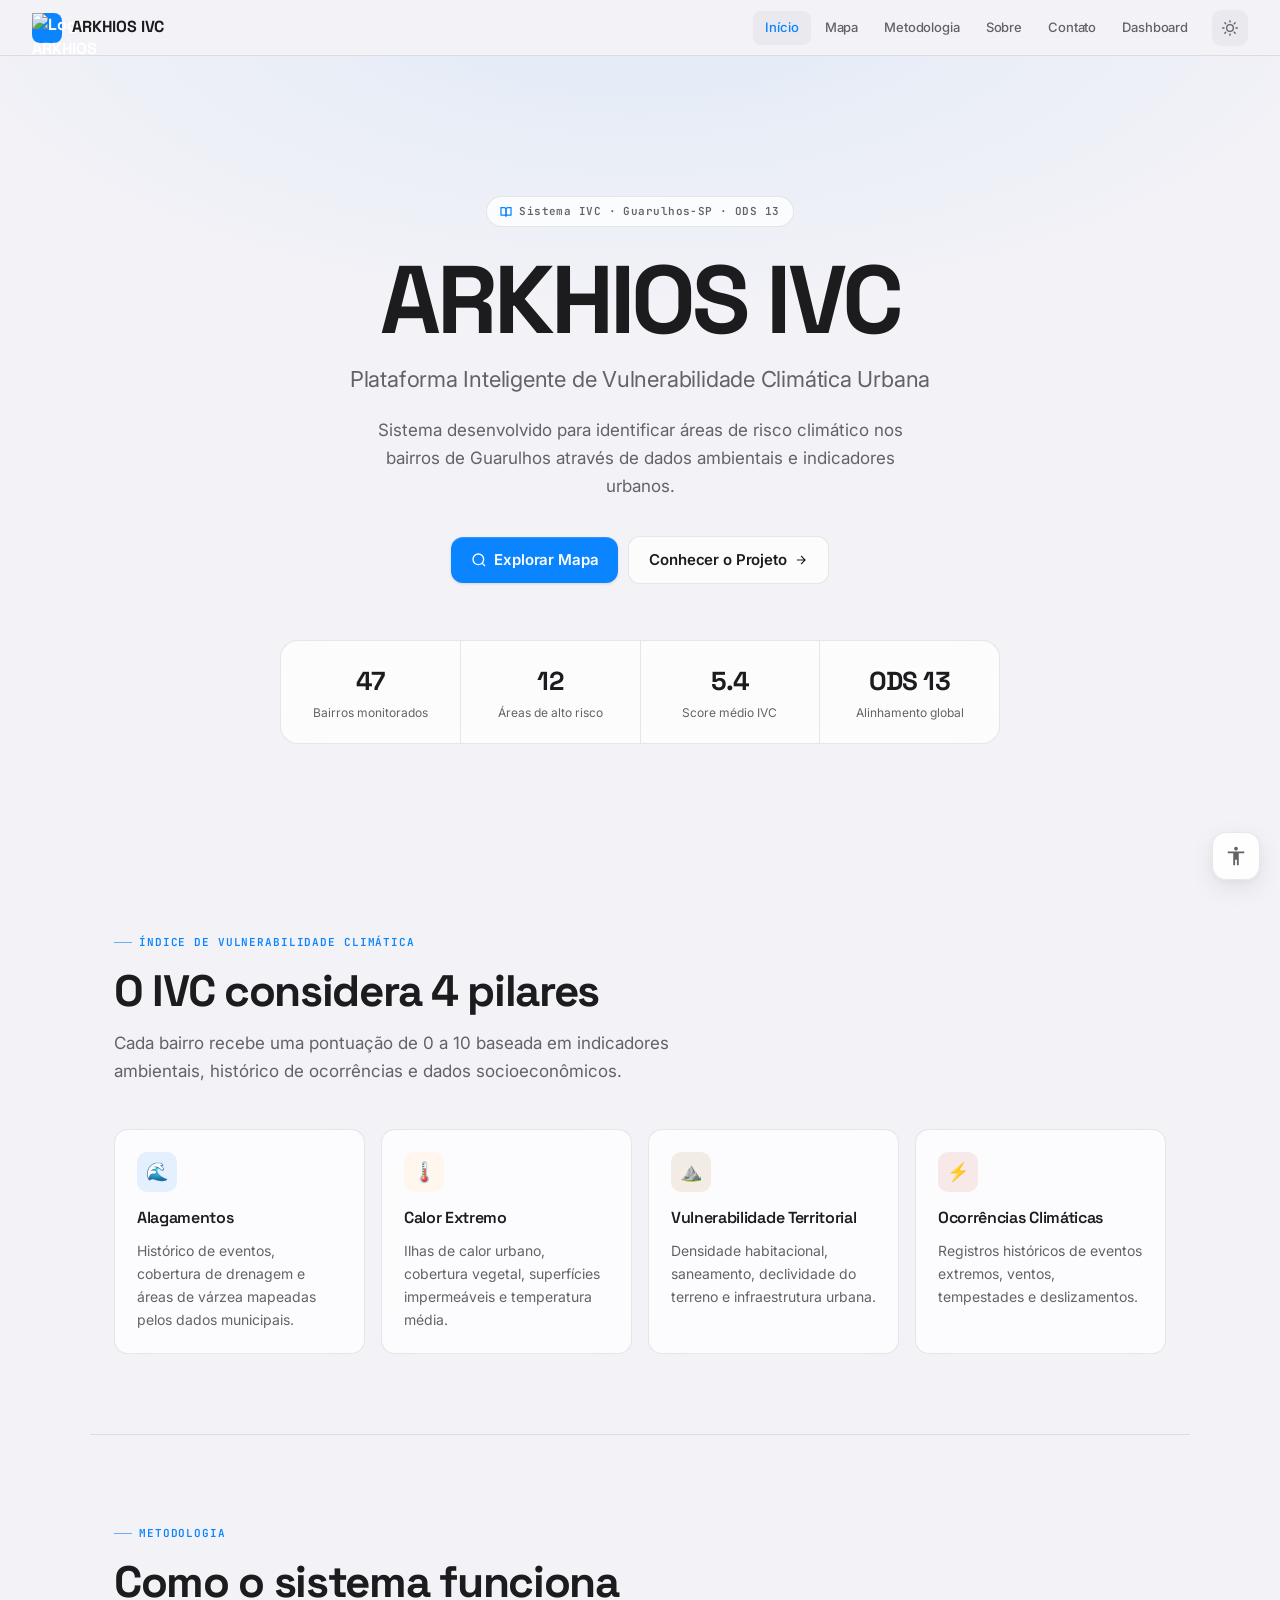
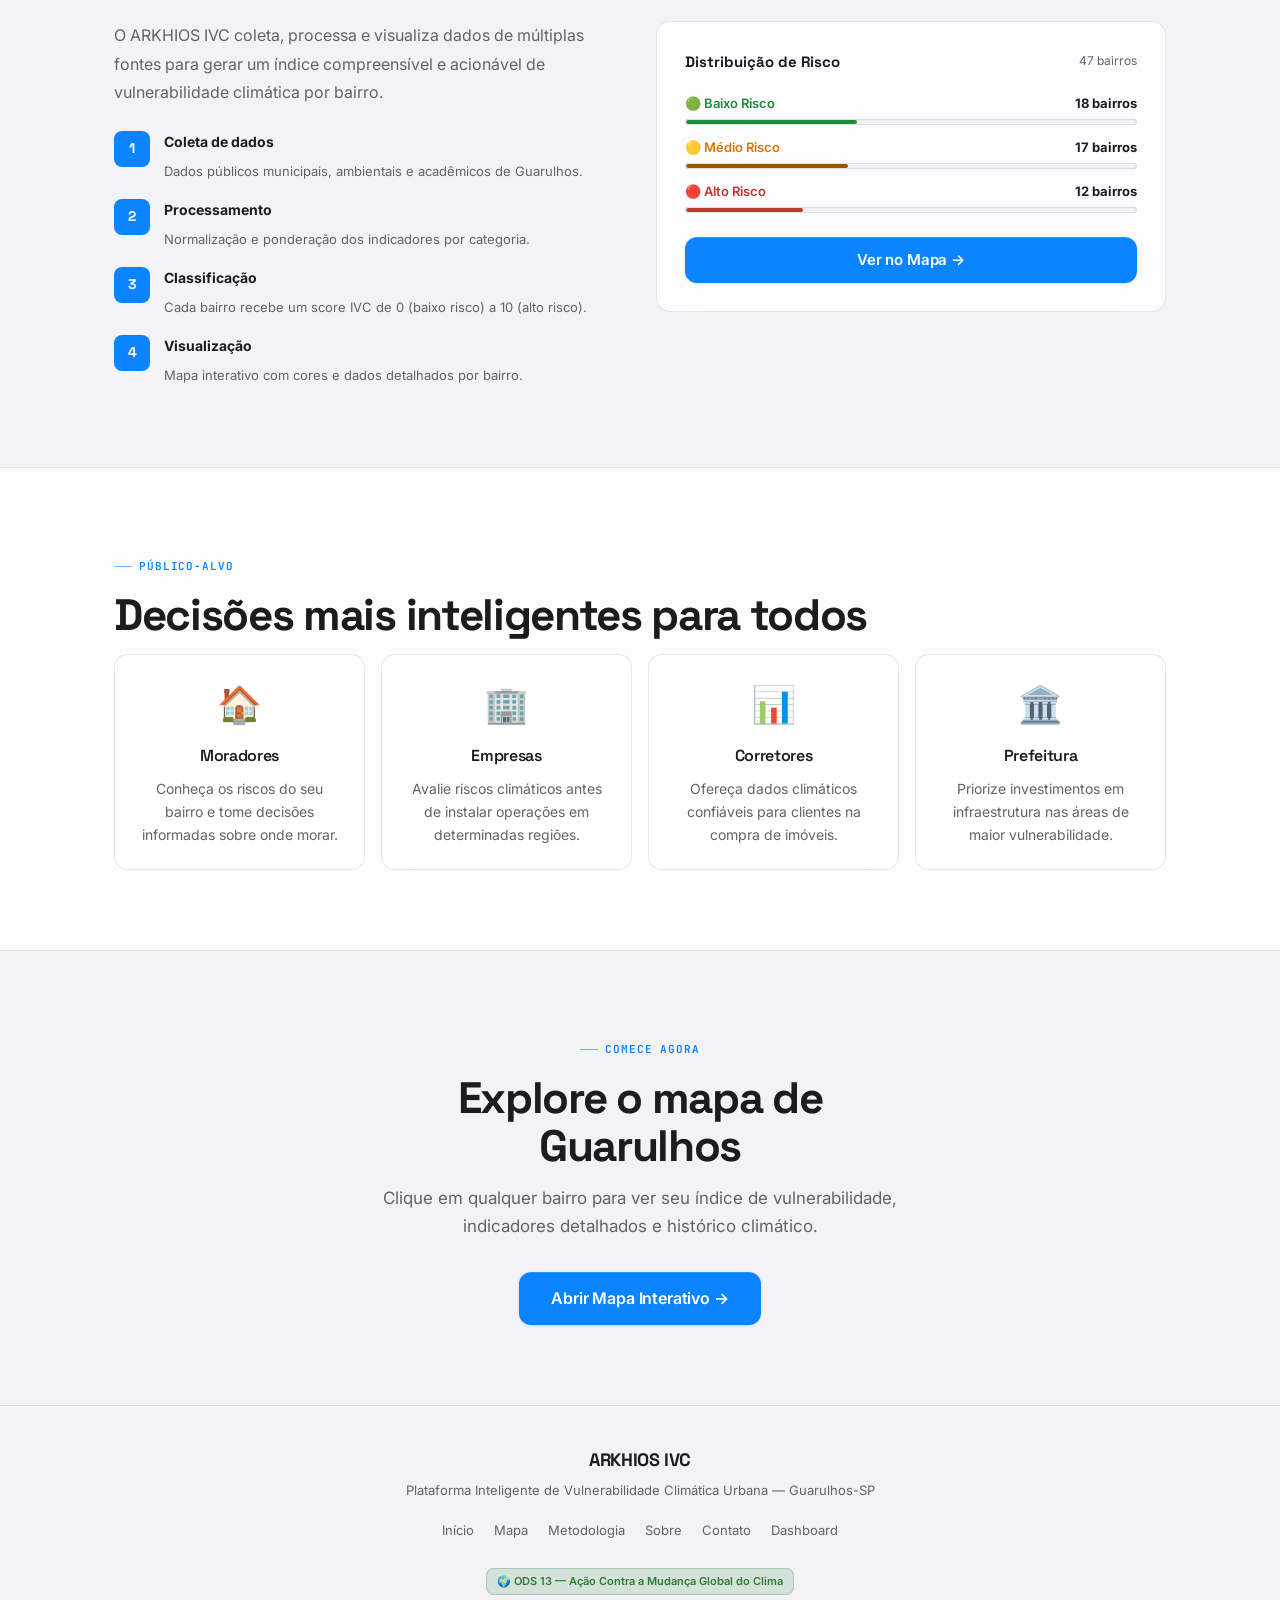
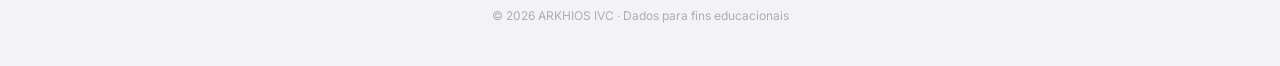
==== commit 588d4a93: "Update index.html Adição da logo no site" ====
--- a/index.html
+++ b/index.html
@@ -1,11 +1,14 @@
-﻿<!DOCTYPE html>
+<!DOCTYPE html>
 <html lang="pt-BR">
-<head>
-<meta charset="UTF-8">
-<meta name="viewport" content="width=device-width, initial-scale=1.0">
-<title>ARKHIOS IVC — Plataforma de Vulnerabilidade Climática Urbana</title>
-<link rel="stylesheet" href="style.css">
-</head>
+  <head>
+    <meta charset="UTF-8">
+    <meta name="viewport" content="width=device-width, initial-scale=1.0">
+    <title>ARKHIOS IVC — Plataforma de Vulnerabilidade Climática Urbana</title>
+    
+    <link rel="icon" type="image/png" href="logo_arkhios.png">
+    
+    <link rel="stylesheet" href="style.css">
+  </head>
 <body>
 
 <!-- Loading -->
@@ -19,7 +22,7 @@
 <nav id="navbar">
   <div class="nav-logo">
     <div class="nav-logo-icon">
-      <svg viewBox="0 0 24 24"><path d="M12 2L2 7l10 5 10-5-10-5zM2 17l10 5 10-5M2 12l10 5 10-5"/></svg>
+      <img src="logo_arkhios.png" alt="Logo ARKHIOS" style="width: 100%; height: 100%; object-fit: contain;">
     </div>
     ARKHIOS IVC
   </div>
@@ -246,7 +249,7 @@
       <a href="#" onclick="showPage('dashboard',null)">Dashboard</a>
     </div>
     <div class="ods-tag">🌍 ODS 13 — Ação Contra a Mudança Global do Clima</div>
-    <div class="footer-copy" style="margin-top:12px">© 2025 ARKHIOS IVC · Dados para fins educacionais · Projeto Experimenta GRU</div>
+    <div class="footer-copy" style="margin-top:12px">© 2026 ARKHIOS IVC · Dados para fins educacionais</div>
   </footer>
 </div>
 
@@ -367,8 +370,8 @@
   </div>
   <footer>
     <div class="footer-logo">ARKHIOS IVC</div>
-    <div class="footer-sub">Dados para fins educacionais · 2025</div>
-    <div class="footer-copy" style="margin-top:8px">© 2025 ARKHIOS IVC</div>
+    <div class="footer-sub">Dados para fins educacionais · 2026</div>
+    <div class="footer-copy" style="margin-top:8px">© 202 ARKHIOS IVC</div>
   </footer>
 </div>
 
@@ -480,7 +483,7 @@
   <footer>
     <div class="footer-logo">ARKHIOS IVC</div>
     <div class="footer-sub">Metodologia científica aplicada ao contexto urbano</div>
-    <div class="footer-copy" style="margin-top:8px">© 2025 ARKHIOS IVC · Dados para fins educacionais</div>
+    <div class="footer-copy" style="margin-top:8px">© 2026 ARKHIOS IVC · Dados para fins educacionais</div>
   </footer>
 </div>
 
@@ -554,7 +557,7 @@
     <div class="footer-logo">ARKHIOS IVC</div>
     <div class="footer-sub">Desenvolvido para TCC dos DIVOS DE DS</div>
     <div class="ods-tag">🌍 ODS 13 — Ação Contra a Mudança Global do Clima</div>
-    <div class="footer-copy" style="margin-top:12px">© 2025 ARKHIOS IVC · Todos os direitos reservados</div>
+    <div class="footer-copy" style="margin-top:12px">© 2026 ARKHIOS IVC · Todos os direitos reservados</div>
   </footer>
 </div>
 
@@ -609,7 +612,7 @@
           <div class="contact-info-icon">🎓</div>
           <div class="contact-info-text">
             <strong>Projeto</strong>
-            Experimenta GRU 2025
+            Experimenta GRU 2026
           </div>
         </div>
         <div class="contact-info-item">
@@ -629,7 +632,7 @@
   <footer>
     <div class="footer-logo">ARKHIOS IVC</div>
     <div class="footer-sub">Guarulhos-SP · Projeto Experimenta GRU</div>
-    <div class="footer-copy" style="margin-top:8px">© 2025 ARKHIOS IVC</div>
+    <div class="footer-copy" style="margin-top:8px">© 2026 ARKHIOS IVC</div>
   </footer>
 </div>
 
@@ -640,7 +643,7 @@
       <div>
         <div class="section-label">Painel Administrativo</div>
         <h1 style="font-family:var(--font-display);font-size:clamp(22px,4vw,32px);font-weight:700;color:var(--text)">Dashboard ARKHIOS IVC</h1>
-        <p style="font-size:14px;color:var(--text-muted);margin-top:4px">Última atualização: Junho 2025 · Dados simulados para fins educacionais</p>
+        <p style="font-size:14px;color:var(--text-muted);margin-top:4px">Última atualização: Junho 2026 · Dados simulados para fins educacionais</p>
       </div>
       <div style="display:flex;gap:8px;align-items:center">
         <div style="width:8px;height:8px;border-radius:50%;background:var(--success);animation:pulse 2s infinite"></div>
@@ -724,7 +727,7 @@
   <footer>
     <div class="footer-logo">ARKHIOS IVC</div>
     <div class="footer-sub">Painel administrativo · Dados simulados</div>
-    <div class="footer-copy" style="margin-top:8px">© 2025 ARKHIOS IVC</div>
+    <div class="footer-copy" style="margin-top:8px">© 2026 ARKHIOS IVC</div>
   </footer>
 </div>
 <div class="accessibility-widget" id="a11y-widget">
@@ -745,5 +748,3 @@
 <script src="script.js" defer></script>
 </body>
 </html>
-
-
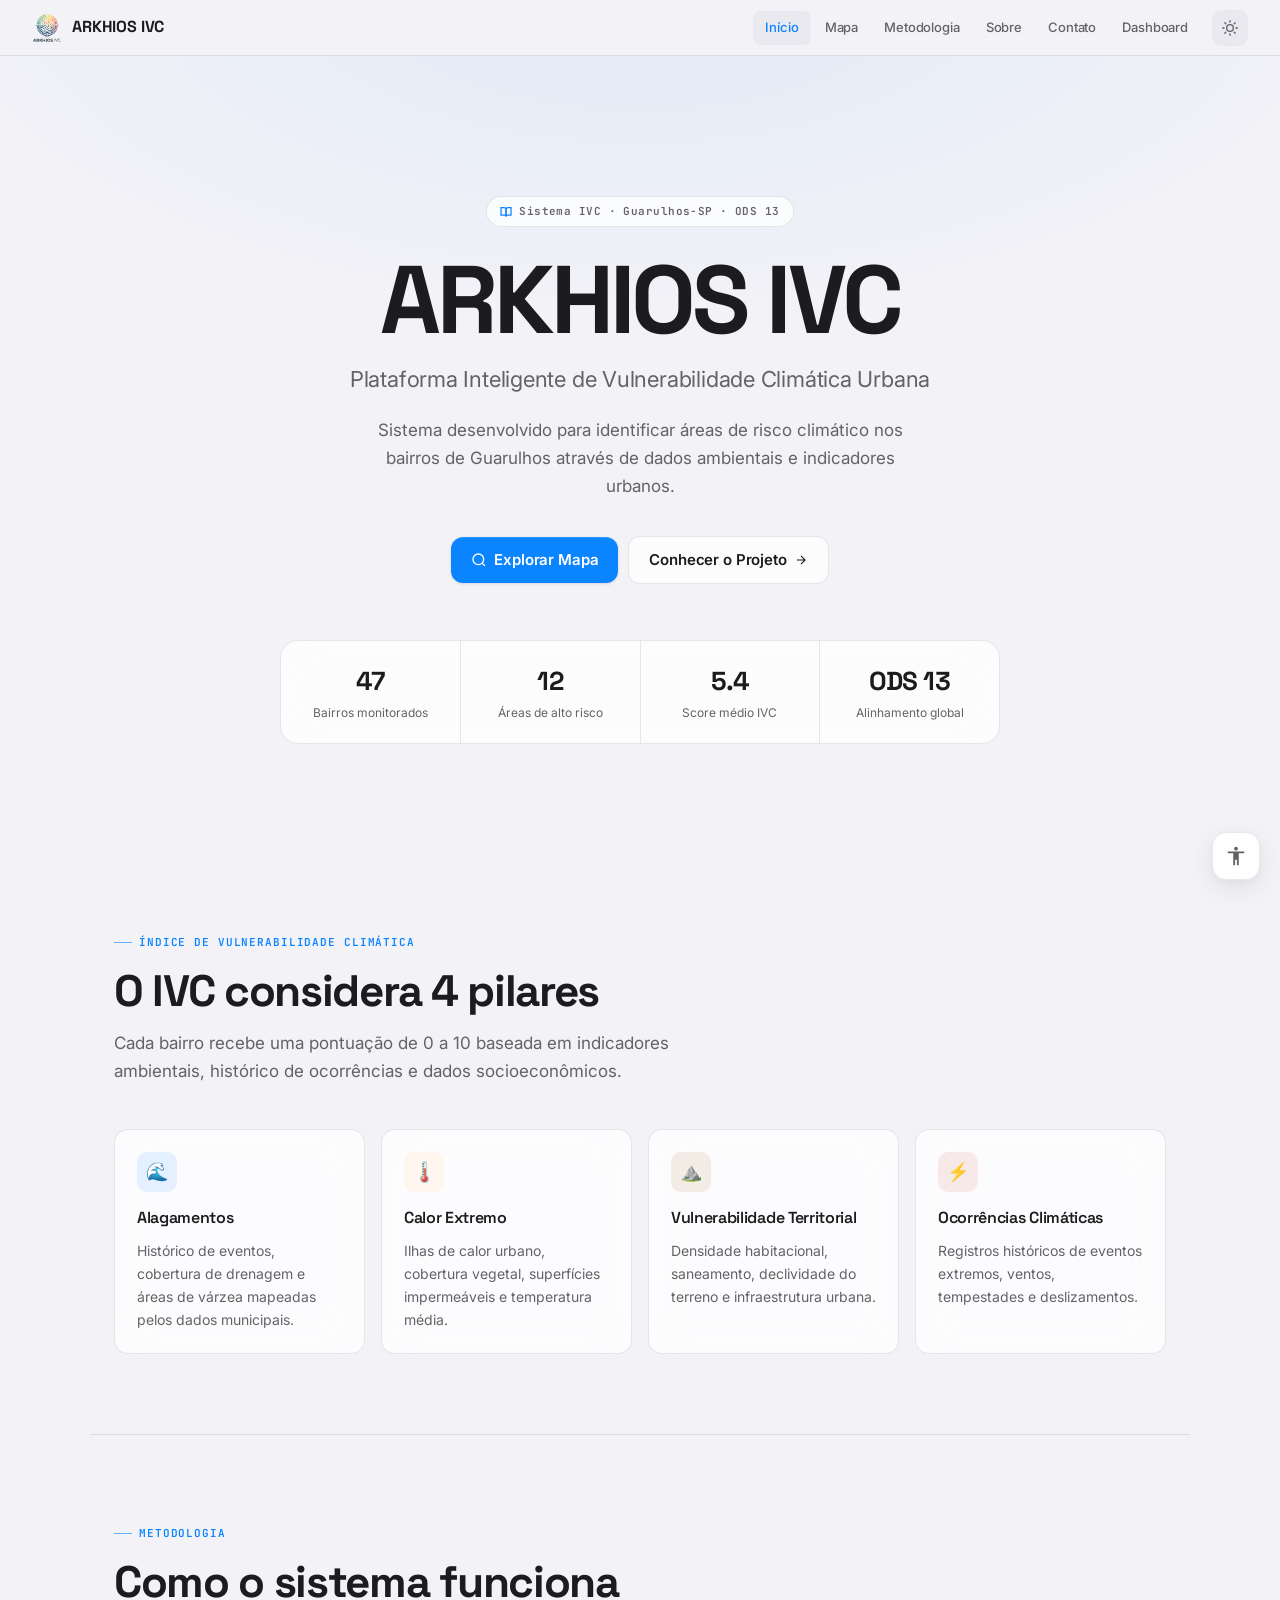
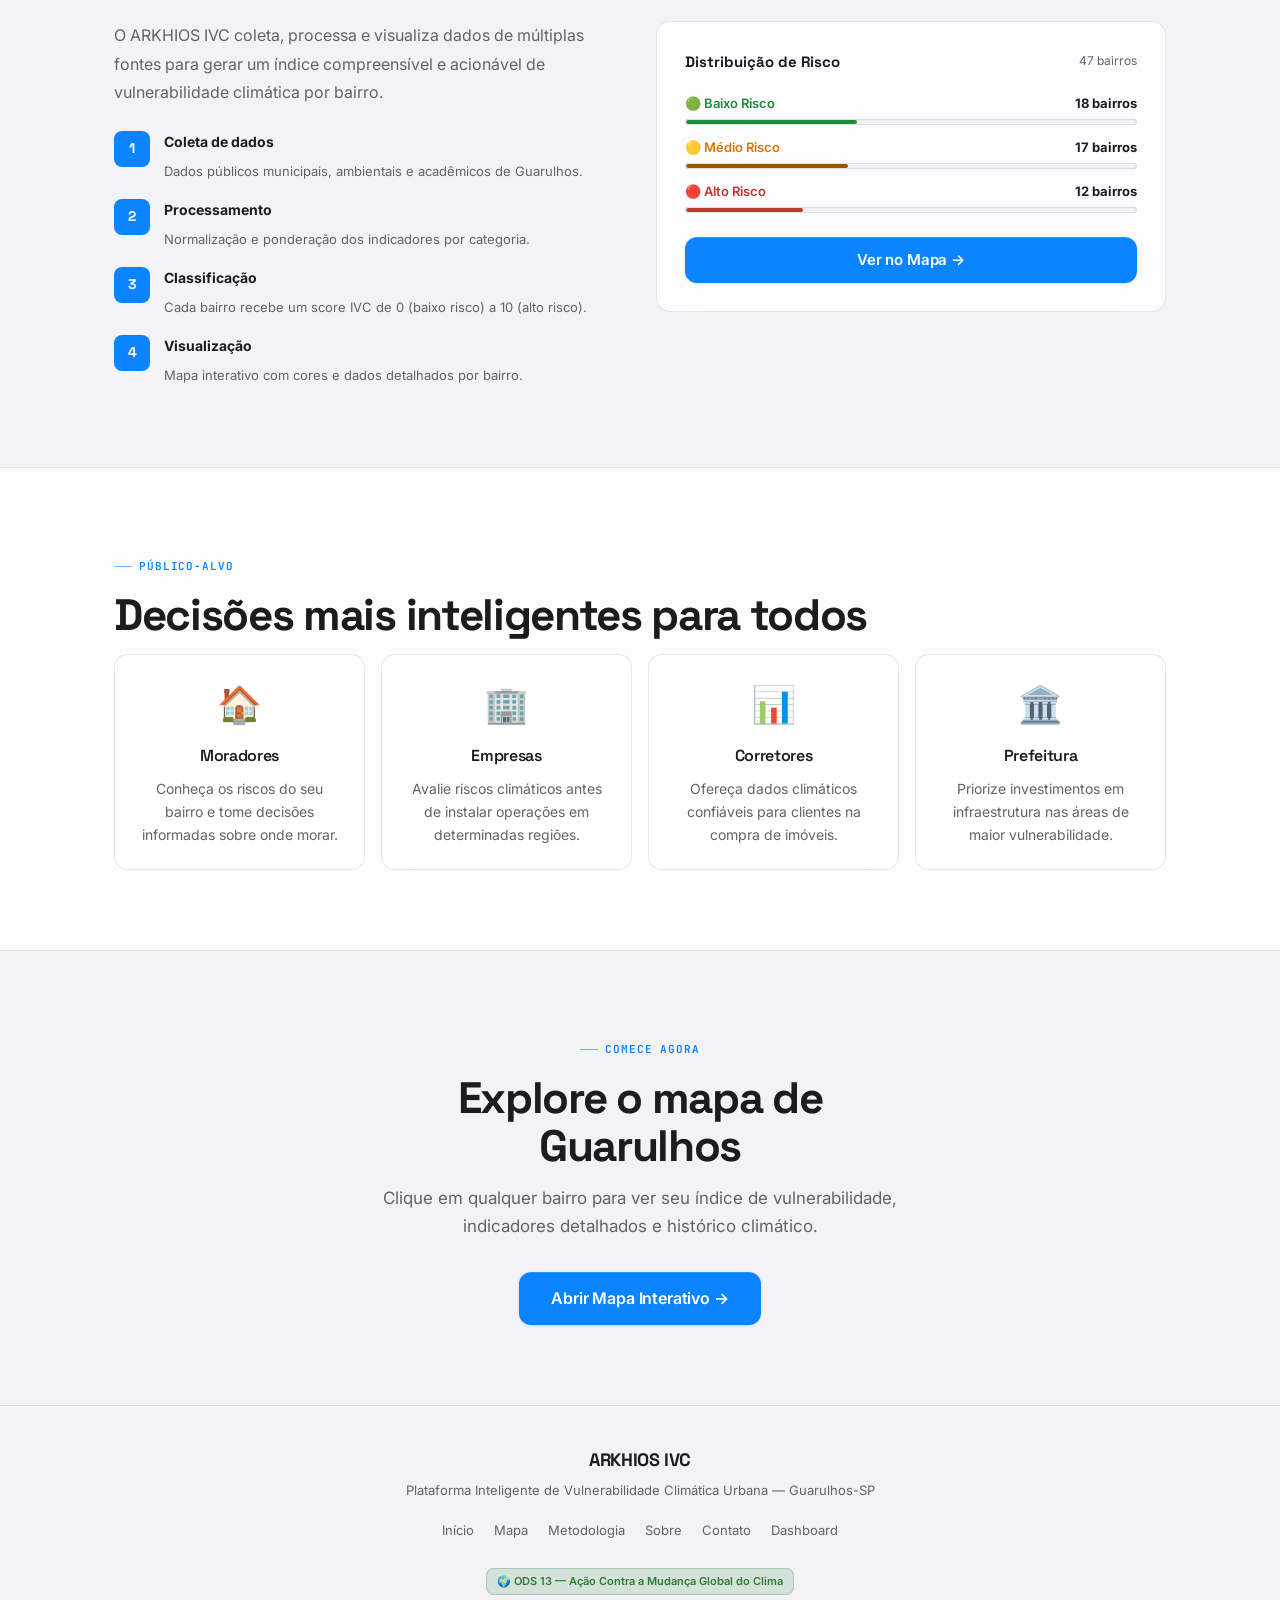
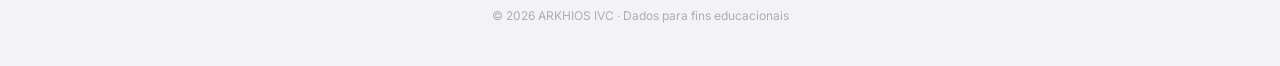
==== commit 6ab9fb30: "Update index.html Atualização mapa fixo" ====
--- a/index.html
+++ b/index.html
@@ -283,24 +283,24 @@
     <div id="tt-badge" class="tooltip-badge">--</div>
   </div>
 
-  <svg class="map-svg" id="guarulhos-map" viewBox="0 0 990 990" xmlns="http://www.w3.org/2000/svg" role="img" aria-label="Mapa dos bairros administrativos de Guarulhos com pontos de risco IVC">
+  <svg class="map-svg" id="guarulhos-map" viewBox="0 0 1024 1024" xmlns="http://www.w3.org/2000/svg" role="img" aria-label="Mapa dos bairros administrativos de Guarulhos com pontos de risco IVC">
     
-    <rect class="map-backdrop" width="990" height="990"/>
+    <rect class="map-backdrop" width="1024" height="1024"/>
 
     <image
       class="map-reference-image"
       href="mapa_guarulhos.png"
       x="0"
       y="0"
-      width="990"
-      height="990"
+      width="1024"
+      height="1024"
       preserveAspectRatio="xMidYMid meet"
     />
 
     <g id="map-district-overlay" aria-hidden="true"></g>
     <g id="svg-bairros"></g>
 
-    <text class="map-credit" x="28" y="956">
+    <text class="map-credit" x="28" y="990">
       Base: bairros administrativos de Guarulhos
     </text>
 
--- a/style.css
+++ b/style.css
@@ -1,8 +1,3 @@
-/* ============================================================
-   ARKHIOS IVC — Design System v2
-   Aesthetic: Precision scientific instrument × Apple refinement
-   ============================================================ */
-
 /* ── Google Fonts import ─────────────────────────────────── */
 @import url('https://fonts.googleapis.com/css2?family=Space+Grotesk:wght@400;500;600;700&family=Inter:wght@300;400;500;600;700&family=JetBrains+Mono:wght@400;600&display=swap');
 
@@ -184,8 +179,7 @@
   place-items: center;
   flex-shrink: 0;
   border-radius: 8px;
-  background: var(--accent);
-  color: #fff;
+  background: transparent;
 }
 
 .nav-logo-icon svg {
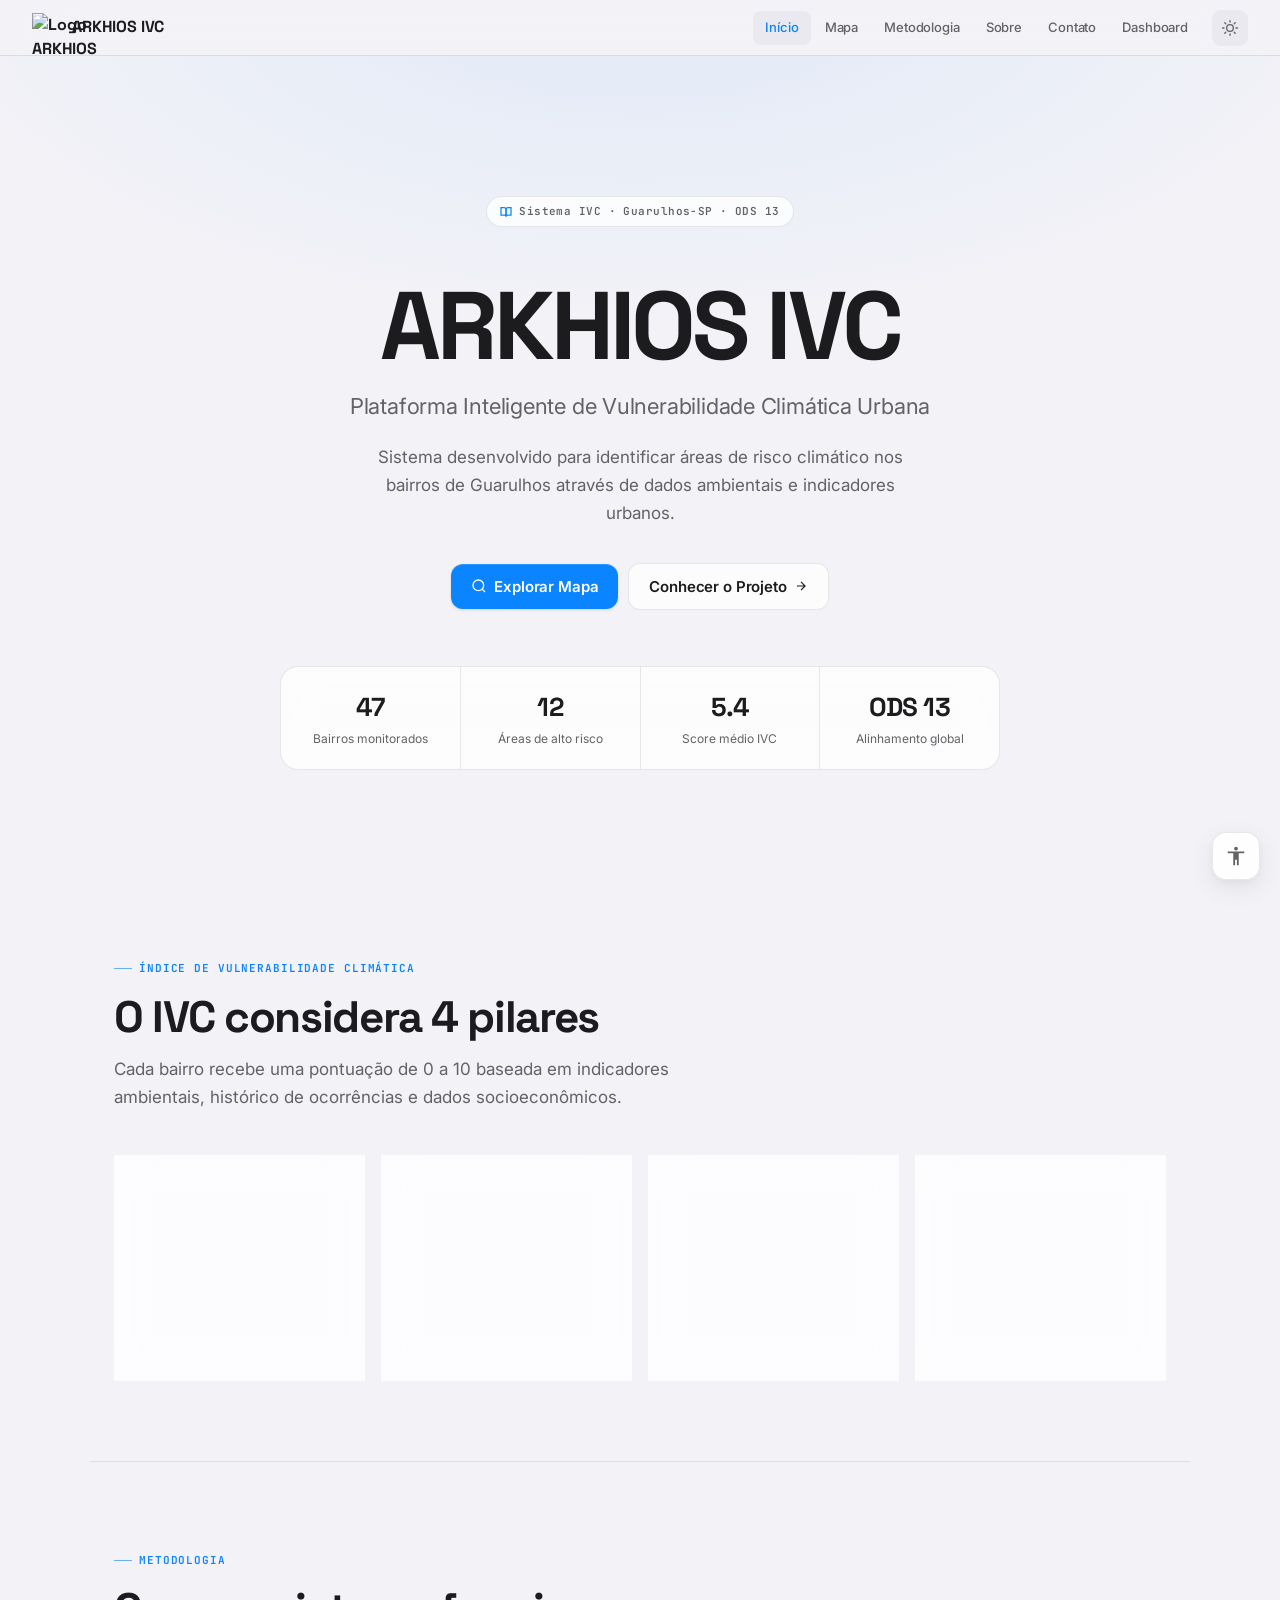
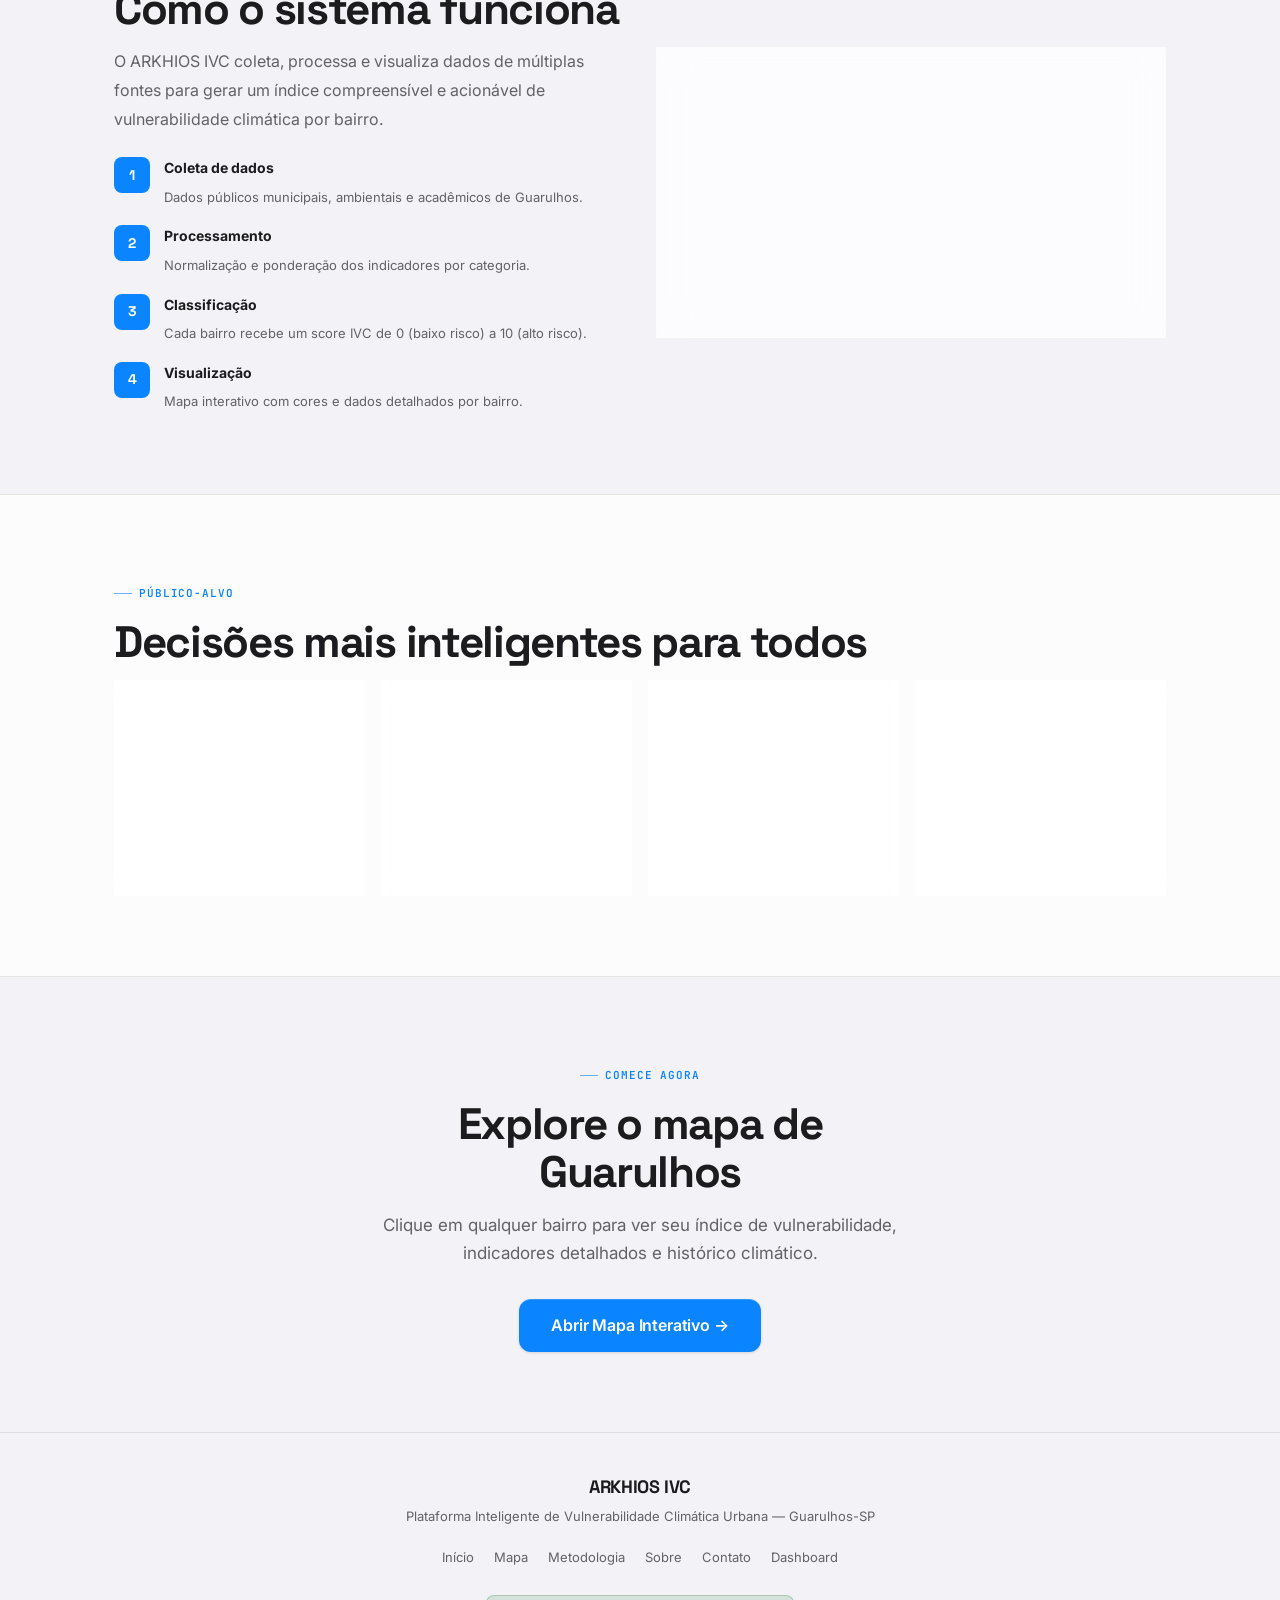
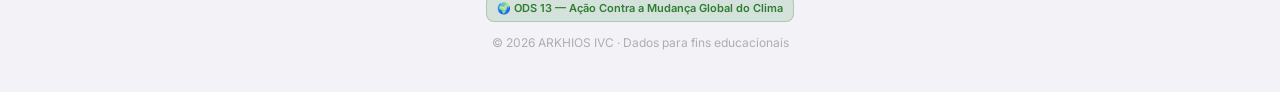
==== commit 649451cc: "Update index.html Atualização logo" ====
--- a/index.html
+++ b/index.html
@@ -5,7 +5,7 @@
     <meta name="viewport" content="width=device-width, initial-scale=1.0">
     <title>ARKHIOS IVC — Plataforma de Vulnerabilidade Climática Urbana</title>
     
-    <link rel="icon" type="image/png" href="logo_arkhios.png">
+    <link rel="icon" type="image/png" href="favicon_arkhios.png">
     
     <link rel="stylesheet" href="style.css">
   </head>
@@ -22,7 +22,8 @@
 <nav id="navbar">
   <div class="nav-logo">
     <div class="nav-logo-icon">
-      <img src="logo_arkhios.png" alt="Logo ARKHIOS" style="width: 100%; height: 100%; object-fit: contain;">
+      <img class="theme-logo theme-logo-light" src="logo_preta.png" alt="Logo ARKHIOS">
+      <img class="theme-logo theme-logo-dark" src="logo_branca.png" alt="" aria-hidden="true">
     </div>
     ARKHIOS IVC
   </div>
@@ -64,10 +65,14 @@
       <div class="hero-orb hero-orb-1"></div>
       <div class="hero-orb hero-orb-2"></div>
     </div>
-    <div style="position:relative;z-index:1">
+    <div class="hero-content">
       <div class="hero-badge animate-in">
         <svg width="12" height="12" viewBox="0 0 24 24" fill="none" stroke="currentColor" stroke-width="2.5"><path d="M2 3h6a4 4 0 0 1 4 4v14a3 3 0 0 0-3-3H2z"/><path d="M22 3h-6a4 4 0 0 0-4 4v14a3 3 0 0 1 3-3h7z"/></svg>
         Sistema IVC · Guarulhos-SP · ODS 13
+      </div>
+      <div class="hero-logo animate-in animate-delay-1" aria-hidden="true">
+        <img class="theme-logo theme-logo-light" src="logo_preta.png" alt="">
+        <img class="theme-logo theme-logo-dark" src="logo_branca.png" alt="">
       </div>
       <h1 class="hero-title animate-in animate-delay-1">ARKHIOS IVC</h1>
       <p class="hero-subtitle animate-in animate-delay-2">Plataforma Inteligente de Vulnerabilidade Climática Urbana</p>
--- a/style.css
+++ b/style.css
@@ -609,13 +609,22 @@
 .card-desc { font-size: 14px; line-height: 1.65; }
 
 /* ── Map Layout ──────────────────────────────────────────── */
+#page-mapa {
+  height: 100svh;
+  overflow: hidden;
+}
+
 .map-layout {
   display: grid;
-  grid-template-columns: 320px 1fr;
-  min-height: calc(100vh - var(--nav-height));
+  grid-template-columns: 320px minmax(0, 1fr);
+  grid-template-areas: "sidebar map";
+  height: 100%;
+  overflow: hidden;
 }
 
 .map-sidebar {
+  grid-area: sidebar;
+  min-height: 0;
   display: flex;
   flex-direction: column;
   overflow: hidden;
@@ -706,6 +715,7 @@
 
 .bairro-list {
   flex: 1;
+  min-height: 0;
   overflow-y: auto;
   padding: 6px 8px;
 }
@@ -735,6 +745,21 @@
 
 .bairro-item.highlighted { transform: translateX(3px); }
 
+.bairro-map-number {
+  width: 28px;
+  height: 28px;
+  display: inline-grid;
+  place-items: center;
+  flex-shrink: 0;
+  border: 1px solid var(--border);
+  border-radius: 999px;
+  background: var(--surface-solid);
+  color: var(--text-muted);
+  font-family: var(--font-mono);
+  font-size: 11px;
+  font-weight: 700;
+}
+
 .risk-dot {
   width: 8px;
   height: 8px;
@@ -774,66 +799,98 @@
 
 /* ── Map Container ───────────────────────────────────────── */
 .map-container {
+  grid-area: map;
   position: relative;
   display: grid;
   place-items: center;
-  min-height: 620px;
+  min-height: 0;
+  height: 100%;
+  padding: 10px;
   overflow: hidden;
-  background: var(--surface-2);
+  background:
+    radial-gradient(circle at 50% 30%, rgba(10,132,255,0.10), transparent 38rem),
+    linear-gradient(135deg, color-mix(in srgb, var(--surface-solid) 76%, transparent), var(--surface-2));
+  isolation: isolate;
+}
+
+.map-container::before {
+  content: "";
+  position: absolute;
+  inset: 0;
+  pointer-events: none;
+  background-image:
+    linear-gradient(rgba(255,255,255,0.14) 1px, transparent 1px),
+    linear-gradient(90deg, rgba(255,255,255,0.14) 1px, transparent 1px);
+  background-size: 44px 44px;
+  opacity: 0.18;
+  mix-blend-mode: overlay;
 }
 
 .map-svg {
-  width: min(90%, 820px);
-  height: min(90%, 820px);
-  max-height: calc(100vh - var(--nav-height) - 40px);
-  filter: drop-shadow(0 16px 40px rgba(0,0,0,0.14));
+  position: relative;
+  z-index: 1;
+  width: min(98%, 1040px, calc(100svh - var(--nav-height) - 20px));
+  height: auto;
+  aspect-ratio: 1 / 1;
+  border-radius: 18px;
+  filter: drop-shadow(0 22px 54px rgba(0,0,0,0.18));
 }
 
 .map-backdrop {
-  fill: color-mix(in srgb, var(--surface-solid) 80%, var(--background));
+  fill: color-mix(in srgb, var(--surface-solid) 92%, var(--background));
 }
 
 .map-reference-image {
-  opacity: 0.88;
-  transition: opacity 0.2s ease;
+  opacity: 0.96;
+  filter: saturate(1.08) contrast(1.04) brightness(1.03);
+  transition: opacity 0.2s ease, filter 0.2s ease;
 }
 
 [data-theme="dark"] .map-reference-image {
-  opacity: 0.72;
-  filter: saturate(0.9) brightness(0.82);
-}
-
-.map-zone { pointer-events: none; opacity: 0.10; }
+  opacity: 0.82;
+  filter: saturate(0.96) contrast(1.08) brightness(0.72);
+}
+
+.map-zone { pointer-events: none; opacity: 0.035; }
 .map-zone-main  { fill: #1D4ED8; }
 .map-zone-dutra { fill: #EF4444; }
 
 /* ── SVG Markers ─────────────────────────────────────────── */
-.bairro-svg-group { cursor: pointer; outline: none; }
+.bairro-svg-group {
+  cursor: pointer;
+  outline: none;
+  transform-box: fill-box;
+  transform-origin: center;
+  transition: opacity 0.2s ease, transform 0.22s cubic-bezier(0.2, 0.8, 0.2, 1);
+}
 .bairro-hit-area { fill: transparent; stroke: transparent; stroke-width: 1; }
 
 .bairro-marker-halo {
   fill: currentColor;
-  opacity: 0.12;
-  transition: opacity 0.2s ease;
+  opacity: 0.14;
+  transition: opacity 0.22s ease, r 0.22s ease;
 }
 
 .bairro-marker {
   fill: currentColor;
   stroke: var(--surface-solid);
-  stroke-width: 4;
-  transition: stroke-width 0.2s ease, opacity 0.2s ease;
+  stroke-width: 2.6;
+  filter: drop-shadow(0 3px 7px rgba(0,0,0,0.34));
+  transition: stroke-width 0.22s ease, opacity 0.22s ease, r 0.22s ease;
 }
 
 .bairro-marker-core {
   fill: var(--surface-solid);
   pointer-events: none;
+  opacity: 0.96;
 }
 
 .bairro-marker-score {
-  fill: var(--text);
+  display: none;
+  fill: var(--surface-solid);
   font-family: var(--font-mono);
-  font-size: 17px;
-  font-weight: 600;
+  font-size: 9px;
+  font-weight: 700;
   text-anchor: middle;
   dominant-baseline: central;
   pointer-events: none;
@@ -843,29 +900,51 @@
   fill: var(--text);
   paint-order: stroke;
   stroke: var(--surface-solid);
-  stroke-width: 5;
+  stroke-width: 4;
   stroke-linejoin: round;
   font-family: var(--font-body);
-  font-size: 17px;
+  font-size: 14px;
   font-weight: 600;
   text-anchor: middle;
   pointer-events: none;
-}
-
-.bairro-svg-group.is-dimmed { opacity: 0.2; }
+  opacity: 0;
+  transform-box: fill-box;
+  transform-origin: center;
+  transform: translateY(6px);
+  transition: opacity 0.18s ease, transform 0.18s ease;
+}
+
+.bairro-svg-group.is-dimmed { opacity: 0.12; }
 
 .bairro-svg-group.is-highlighted .bairro-marker-halo,
-.bairro-svg-group:hover .bairro-marker-halo { opacity: 0.25; }
+.bairro-svg-group:hover .bairro-marker-halo { opacity: 0.34; }
 
 .bairro-svg-group.is-highlighted .bairro-marker,
-.bairro-svg-group:hover .bairro-marker { stroke-width: 7; }
-
-.bairro-svg-group.is-selected .bairro-marker { stroke: var(--text); stroke-width: 6; }
+.bairro-svg-group:hover .bairro-marker { stroke-width: 4; }
+
+.bairro-svg-group.is-highlighted,
+.bairro-svg-group:hover,
+.bairro-svg-group.is-selected {
+  opacity: 1;
+  transform: scale(1.45);
+}
+
+.bairro-svg-group.is-highlighted .bairro-marker-label,
+.bairro-svg-group:hover .bairro-marker-label,
+.bairro-svg-group.is-selected .bairro-marker-label {
+  opacity: 1;
+  transform: translateY(0);
+}
+
+.bairro-svg-group.is-selected .bairro-marker {
+  stroke: var(--text);
+  stroke-width: 4.6;
+}
 
 .map-credit {
   fill: var(--text-subtle);
   font-family: var(--font-body);
-  font-size: 14px;
+  font-size: 13px;
 }
 
 /* ── Tooltip ─────────────────────────────────────────────── */
@@ -1586,24 +1665,36 @@
 
   .map-layout {
     grid-template-columns: 1fr;
-    min-height: auto;
+    grid-template-rows: minmax(330px, 56svh) minmax(0, 1fr);
+    grid-template-areas:
+      "map"
+      "sidebar";
+    height: 100%;
+    min-height: 0;
+    overflow: hidden;
   }
 
   .map-sidebar {
-    max-height: 46vh;
+    min-height: 0;
+    max-height: none;
     border-right: none;
+    border-top: 1px solid var(--border);
     border-bottom: 1px solid var(--border);
   }
 
+  .sidebar-header {
+    padding: 12px 14px;
+  }
+
   .map-container {
-    min-height: 400px;
-    padding: 20px 0 80px;
+    min-height: 0;
+    padding: 6px;
   }
 
   .map-svg {
-    width: min(95vw, 600px);
-    height: min(95vw, 600px);
-    max-height: none;
+    width: min(98vw, 100%, 56svh);
+    height: auto;
+    max-height: 100%;
   }
 
   .map-legend { right: 10px; bottom: 10px; left: auto; }
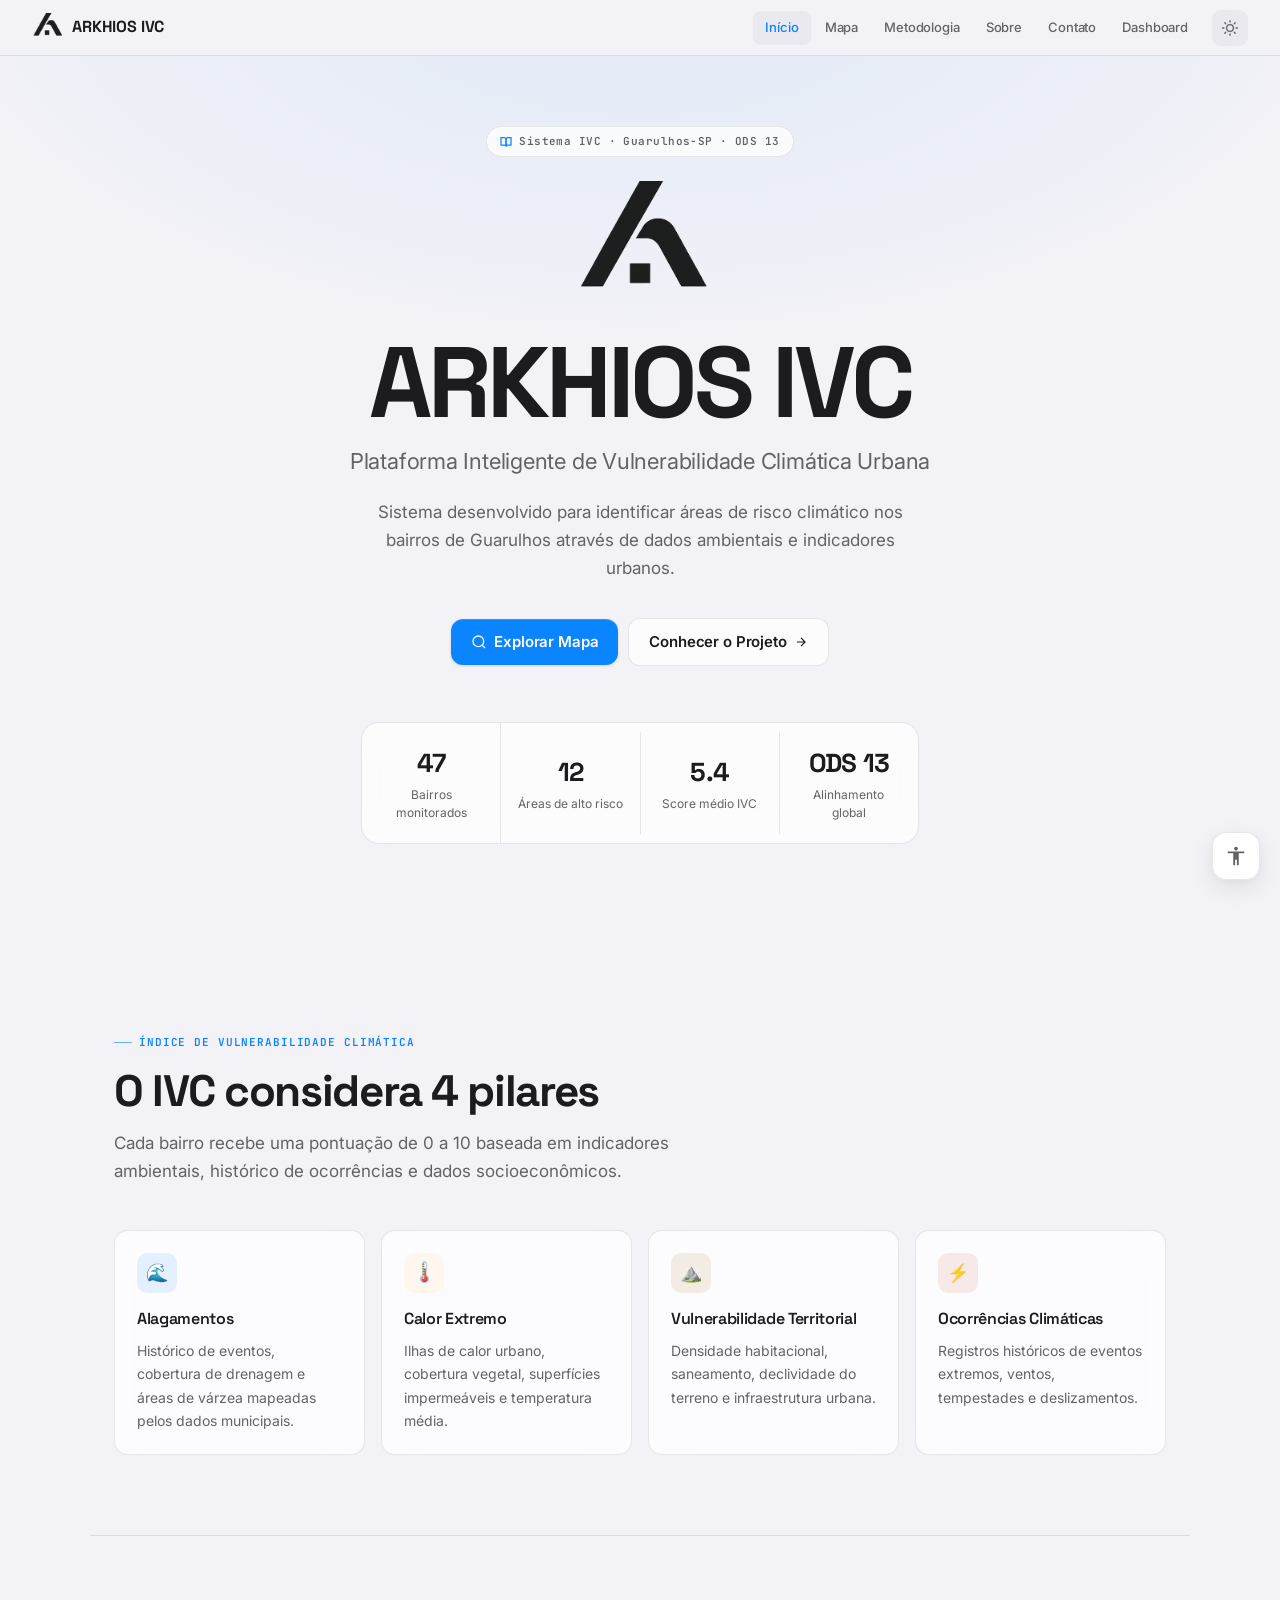
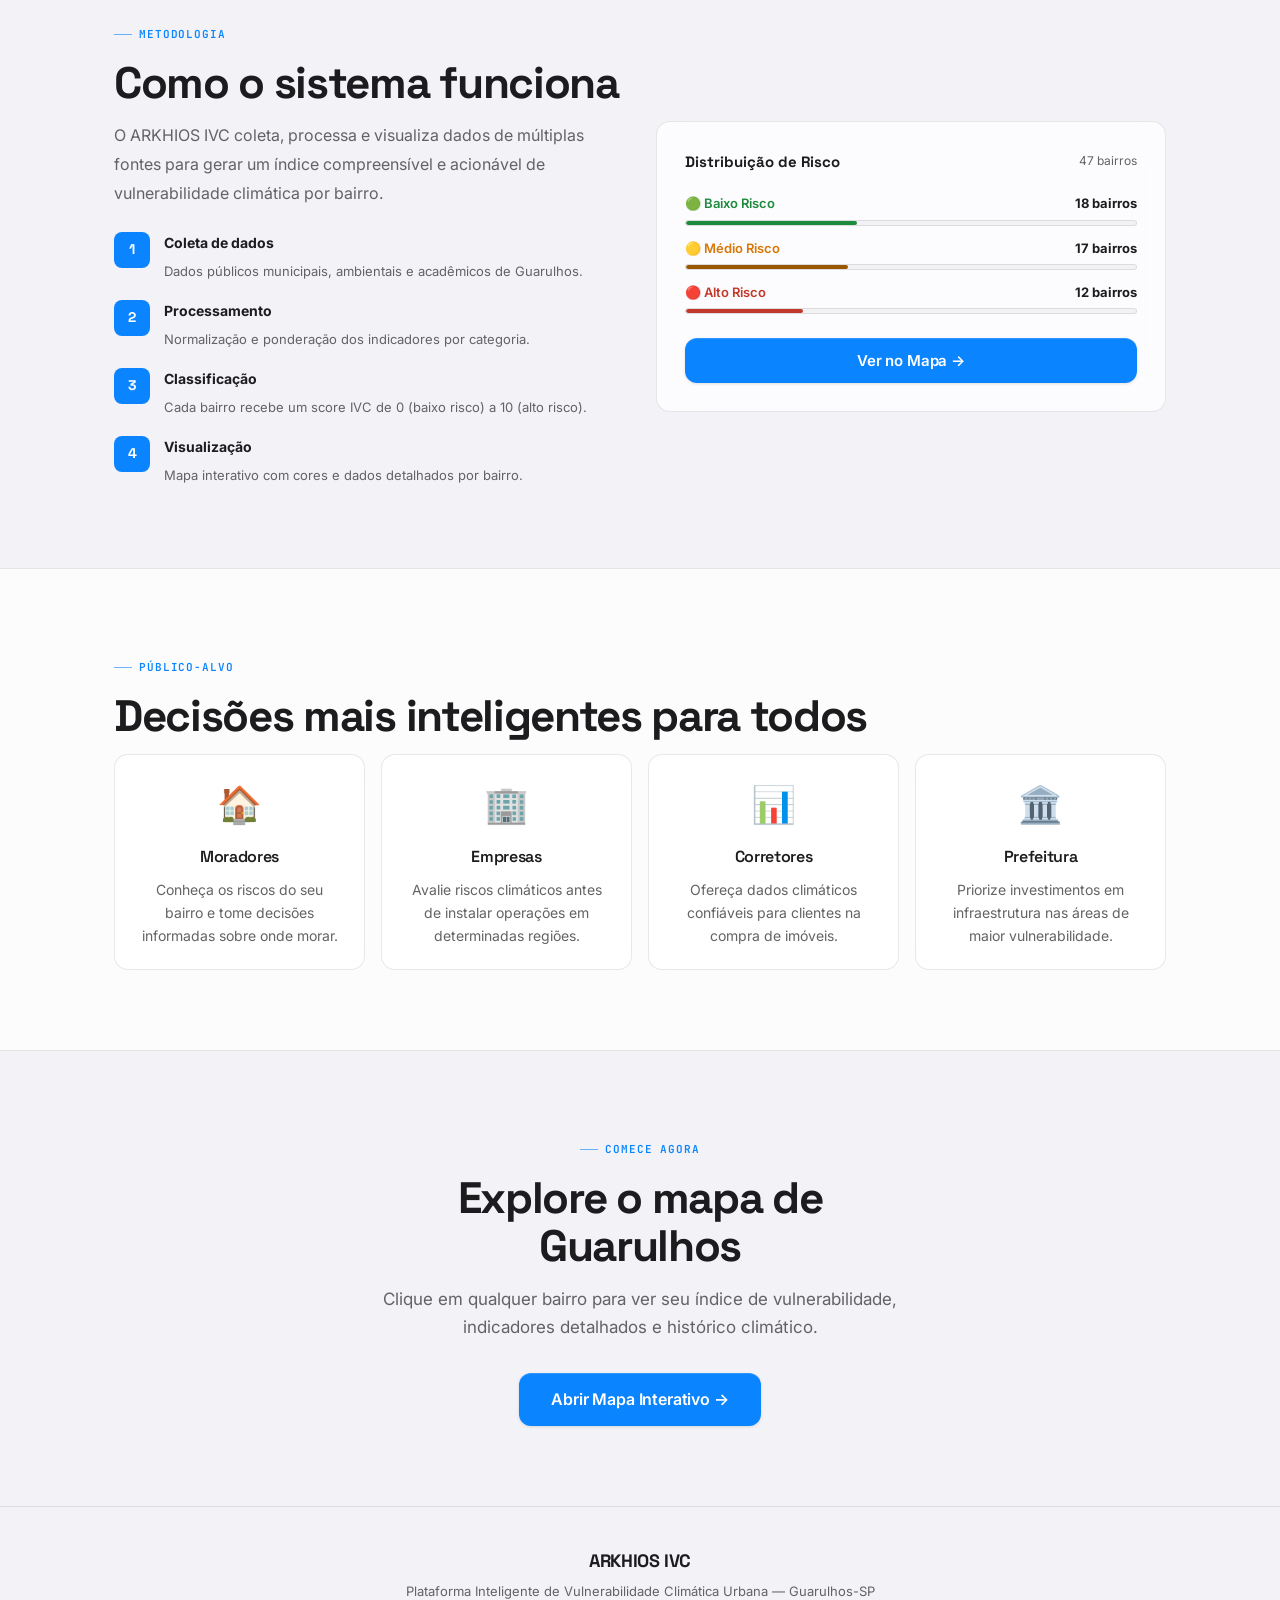
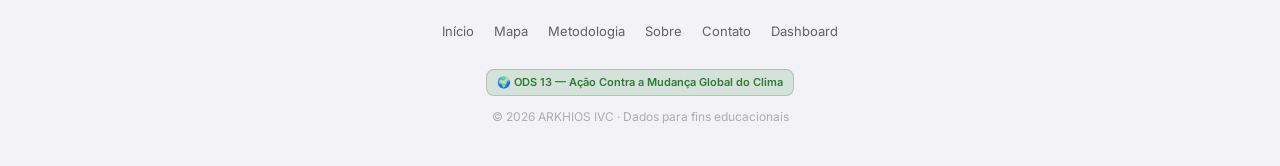
==== commit 4f37211d: "Atualização para funcionamento do favicon" ====
--- a/index.html
+++ b/index.html
@@ -5,7 +5,10 @@
     <meta name="viewport" content="width=device-width, initial-scale=1.0">
     <title>ARKHIOS IVC — Plataforma de Vulnerabilidade Climática Urbana</title>
     
-    <link rel="icon" type="image/png" href="favicon_arkhios.png">
+    <link rel="icon" href="./favicon.ico?v=2" sizes="any">
+    <link rel="icon" type="image/png" sizes="512x512" href="./favicon_arkhios.png?v=2">
+    <link rel="shortcut icon" href="./favicon.ico?v=2">
+    <link rel="apple-touch-icon" href="./favicon_arkhios.png?v=2">
     
     <link rel="stylesheet" href="style.css">
   </head>
--- a/style.css
+++ b/style.css
@@ -180,14 +180,30 @@
   flex-shrink: 0;
   border-radius: 8px;
   background: transparent;
-}
-
-.nav-logo-icon svg {
-  width: 17px;
-  height: 17px;
-  fill: none;
-  stroke: currentColor;
-  stroke-width: 2;
+  overflow: hidden;
+}
+
+.theme-logo {
+  width: 100%;
+  height: 100%;
+  grid-area: 1 / 1;
+  object-fit: cover;
+  transform: scale(3.15);
+  transform-origin: center;
+  pointer-events: none;
+  user-select: none;
+}
+
+.theme-logo-dark {
+  display: none;
+}
+
+[data-theme="dark"] .theme-logo-light {
+  display: none;
+}
+
+[data-theme="dark"] .theme-logo-dark {
+  display: block;
 }
 
 .nav-links {
@@ -298,7 +314,7 @@
 .hero {
   position: relative;
   overflow: hidden;
-  padding: clamp(80px, 12vw, 140px) 24px clamp(64px, 9vw, 100px);
+  padding: clamp(32px, 6vw, 70px) 24px clamp(64px, 9vw, 100px);
   text-align: center;
 }
 
@@ -317,11 +333,22 @@
 
 .hero-bg { display: none; }
 
+.hero-content {
+  position: relative;
+  z-index: 1;
+  width: min(100%, 980px);
+  margin: 0 auto;
+  display: flex;
+  flex-direction: column;
+  align-items: center;
+  text-align: center;
+}
+
 .hero-badge {
   display: inline-flex;
   align-items: center;
   gap: 7px;
-  margin-bottom: 28px;
+  margin: 0 auto 24px;
   padding: 6px 13px;
   border-radius: 999px;
   border: 1px solid var(--border);
@@ -338,17 +365,37 @@
   color: var(--accent);
 }
 
+.hero-logo {
+  width: clamp(104px, 13vw, 144px);
+  height: clamp(104px, 13vw, 144px);
+  display: grid;
+  place-items: center;
+  overflow: hidden;
+  margin: 0 auto 10px;
+  border-radius: 28px;
+  background: transparent;
+}
+
+.hero-logo .theme-logo {
+  transform: scale(2.85);
+}
+
 .hero-title {
-  max-width: 900px;
-  margin: 0 auto 16px;
-  color: var(--text);
-  font-size: clamp(48px, 10vw, 96px);
+  width: 100%;
+  max-width: 940px;
+  margin: 0 auto 14px;
+  color: var(--text);
+  font-size: clamp(50px, 9.5vw, 100px);
   font-weight: 700;
   letter-spacing: -0.04em;
   line-height: 0.95;
+  text-align: center;
 }
 
 .hero-subtitle {
+  width: min(100%, 760px);
+  margin-left: auto;
+  margin-right: auto;
   margin-bottom: 20px;
   color: var(--text-muted);
   font-size: clamp(17px, 2.5vw, 22px);
@@ -366,6 +413,7 @@
 
 .hero-desc {
   margin: 0 auto 36px;
+  text-align: center;
 }
 
 .hero-actions {
@@ -1699,7 +1747,7 @@
 
   .map-legend { right: 10px; bottom: 10px; left: auto; }
 
-  .hero { padding: 72px 18px 48px; }
+  .hero { padding: 34px 18px 48px; }
   .hero-title { font-size: clamp(38px, 13vw, 60px); }
   .hero-stats { border-radius: var(--radius-md); margin-top: 40px; }
   .hero-stat { padding: 14px 12px; }
